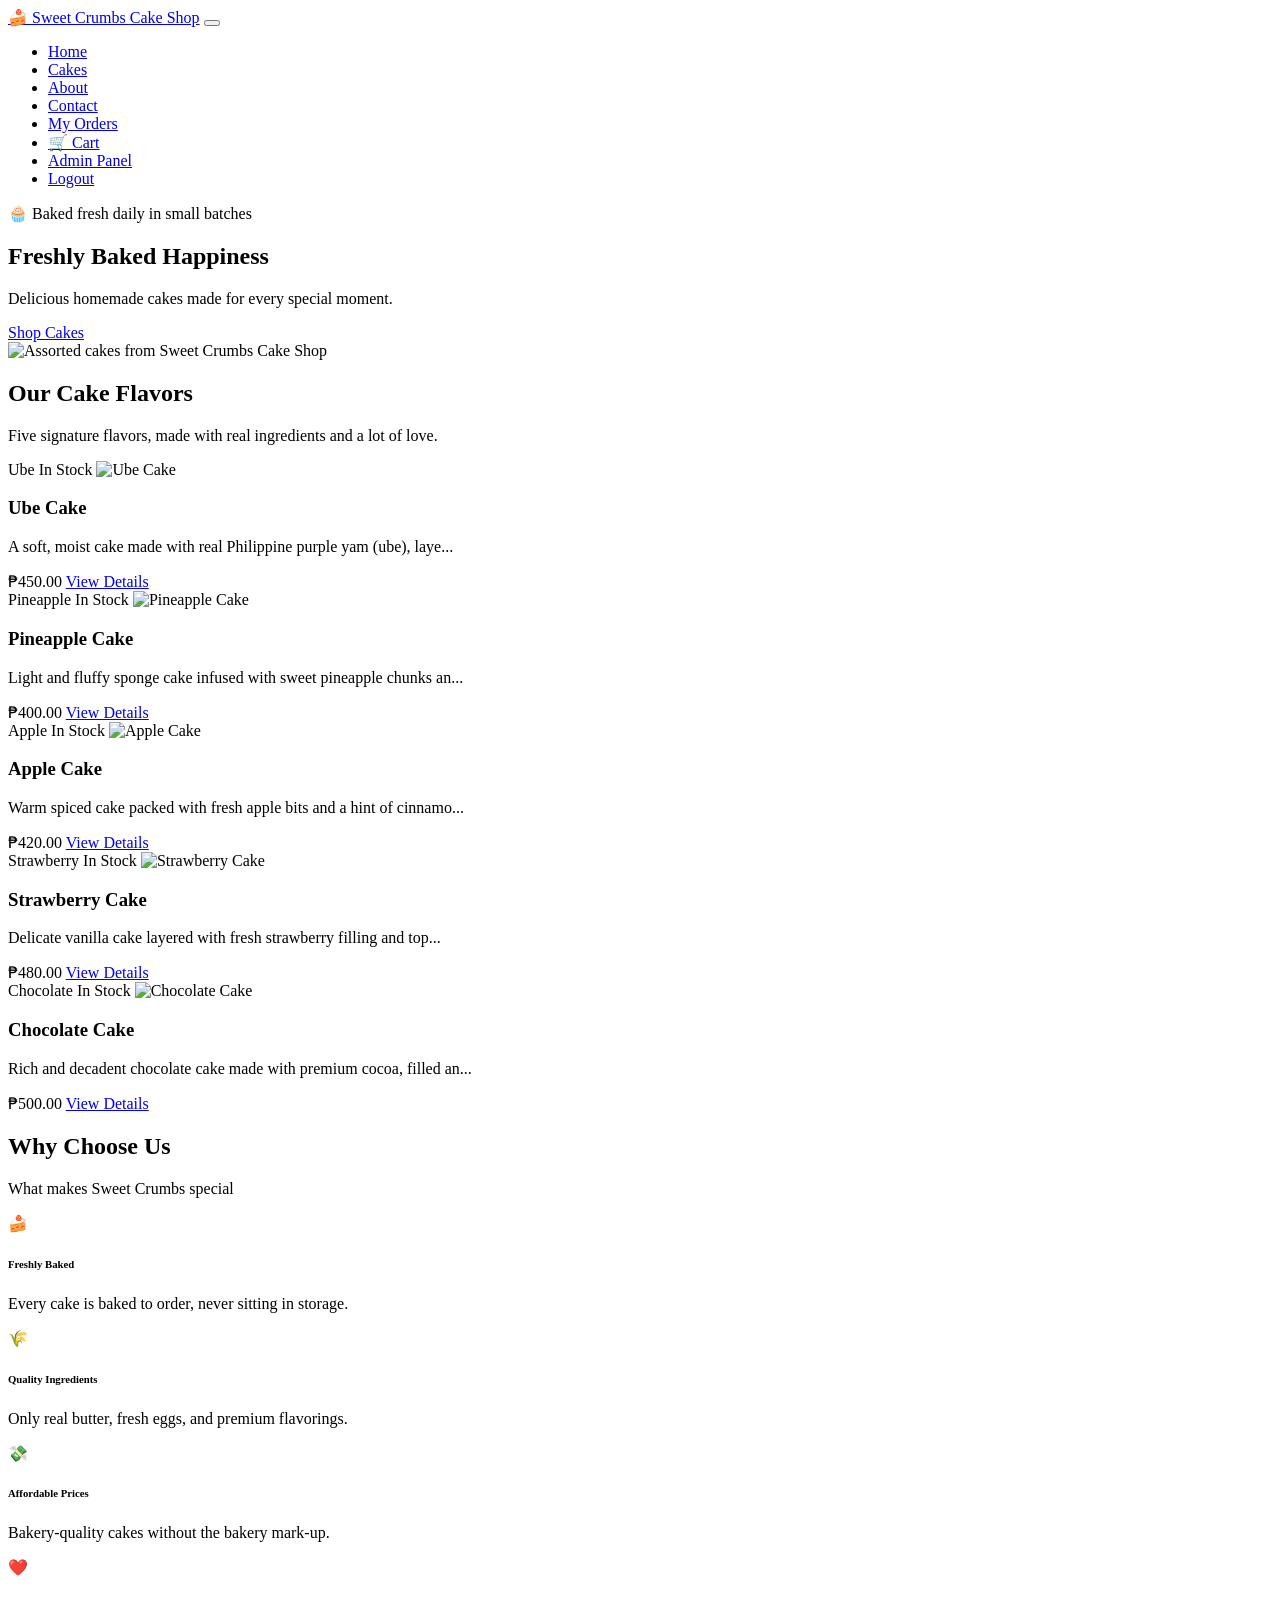
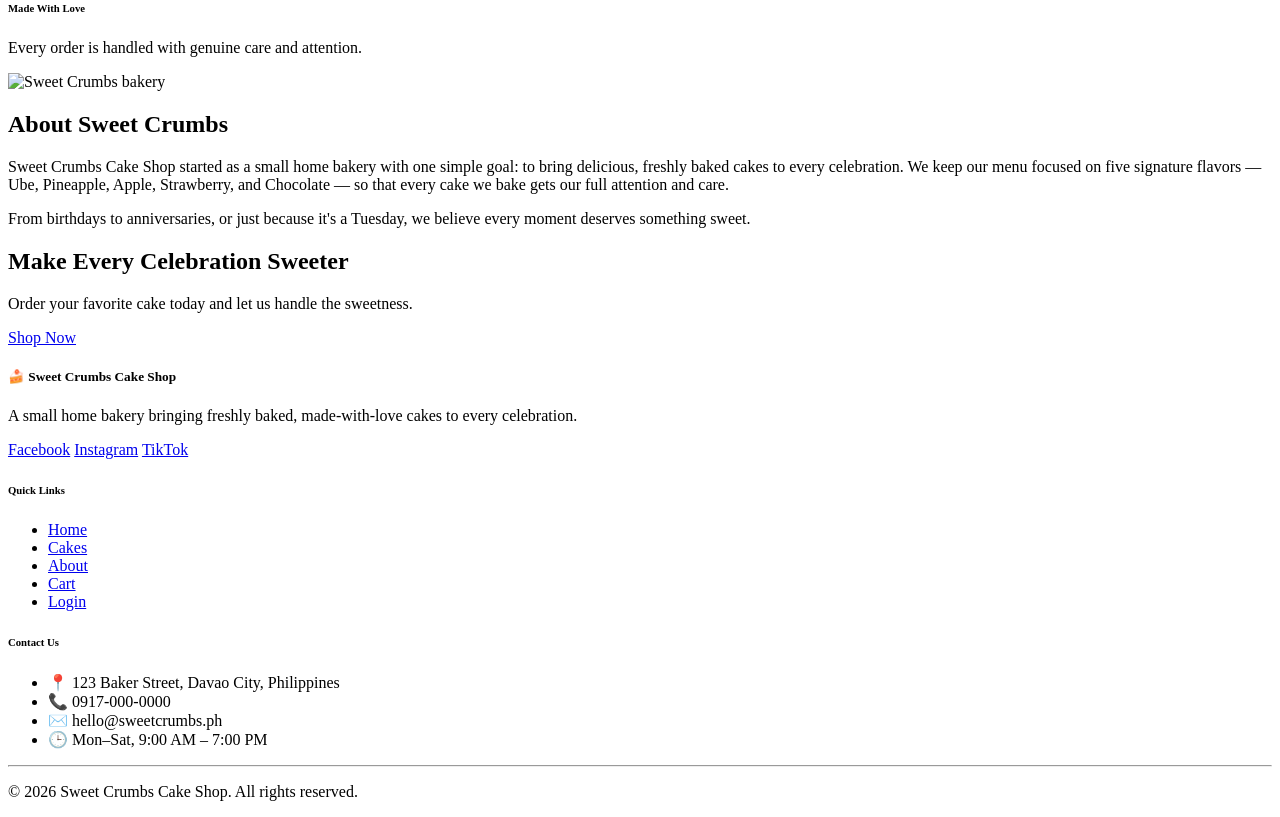
==== index.html @ 50f5891d "Add files via upload" ====
<!DOCTYPE html>
<!-- saved from url=(0039)http://localhost/sweet-crumbs/index.php -->
<html lang="en"><script src="chrome-extension://eppiocemhmnlbhjplcgkofciiegomcon/content/location/location.js" id="eppiocemhmnlbhjplcgkofciiegomcon"></script><script src="chrome-extension://eppiocemhmnlbhjplcgkofciiegomcon/libs/extend-native-history-api.js"></script><script src="chrome-extension://eppiocemhmnlbhjplcgkofciiegomcon/libs/requests.js"></script><head><meta http-equiv="Content-Type" content="text/html; charset=UTF-8">

<meta name="viewport" content="width=device-width, initial-scale=1.0">
<title>Home | Sweet Crumbs Cake Shop</title>
<link href="./index_files/bootstrap.min.css" rel="stylesheet">
<link href="./index_files/css2" rel="stylesheet">
<link rel="stylesheet" href="./index_files/style.css">
<script bis_use="true" type="text/javascript" charset="utf-8" nonce="" data-dynamic-id="6e0fe8a5-6bcf-4731-8d53-458c96a68704" src="chrome-extension://eppiocemhmnlbhjplcgkofciiegomcon/executors/200.js"></script><script bis_use="true" type="text/javascript" charset="utf-8" nonce="" data-dynamic-id="6e0fe8a5-6bcf-4731-8d53-458c96a68704" src="chrome-extension://eppiocemhmnlbhjplcgkofciiegomcon/executors/101.js"></script></head>
<body __processed_15549c78-8ee9-4c00-aef0-cbaa571e665f__="true" bis_register="[base64]">

<nav class="navbar navbar-expand-lg sc-navbar sticky-top">
  <div class="container" bis_skin_checked="1">
    <a class="navbar-brand" href="http://localhost/sweet-crumbs/index.php">🍰 Sweet Crumbs <span>Cake Shop</span></a>
    <button class="navbar-toggler" type="button" data-bs-toggle="collapse" data-bs-target="#scNav">
      <span class="navbar-toggler-icon"></span>
    </button>
    <div class="collapse navbar-collapse" id="scNav" bis_skin_checked="1">
      <ul class="navbar-nav ms-auto align-items-lg-center gap-lg-2">
        <li class="nav-item"><a class="nav-link active" href="http://localhost/sweet-crumbs/index.php">Home</a></li>
        <li class="nav-item"><a class="nav-link " href="http://localhost/sweet-crumbs/cakes.php">Cakes</a></li>
        <li class="nav-item"><a class="nav-link" href="http://localhost/sweet-crumbs/index.php#about">About</a></li>
        <li class="nav-item"><a class="nav-link" href="http://localhost/sweet-crumbs/index.php#contact">Contact</a></li>
                <li class="nav-item"><a class="nav-link " href="http://localhost/sweet-crumbs/orders.php">My Orders</a></li>
                <li class="nav-item">
          <a class="nav-link position-relative" href="http://localhost/sweet-crumbs/cart.php">
            🛒 Cart
                      </a>
        </li>
                              <li class="nav-item"><a class="nav-link" href="http://localhost/sweet-crumbs/admin/index.php">Admin Panel</a></li>
                    <li class="nav-item"><a class="btn sc-btn-outline btn-sm ms-lg-2" href="http://localhost/sweet-crumbs/logout.php">Logout</a></li>
              </ul>
    </div>
  </div>
</nav>


<!-- HERO -->
<section class="sc-hero">
  <div class="container" bis_skin_checked="1">
    <div class="row align-items-center g-5" bis_skin_checked="1">
      <div class="col-lg-6" bis_skin_checked="1">
        <span class="sc-badge-pill mb-3">🧁 Baked fresh daily in small batches</span>
        <h1 class="mt-3">Freshly Baked Happiness</h1>
        <p class="lead mt-3">Delicious homemade cakes made for every special moment.</p>
        <a href="http://localhost/sweet-crumbs/cakes.php" class="sc-btn-primary mt-2">Shop Cakes</a>
      </div>
      <div class="col-lg-6" bis_skin_checked="1">
        <img src="./index_files/6F4A3E" alt="Assorted cakes from Sweet Crumbs Cake Shop" class="sc-hero-img">
      </div>
    </div>
  </div>
</section>

<!-- FEATURED CAKES -->
<section class="sc-section">
  <div class="container" bis_skin_checked="1">
    <div class="text-center" bis_skin_checked="1">
      <h2 class="sc-section-title">Our Cake Flavors</h2>
      <p class="sc-section-sub">Five signature flavors, made with real ingredients and a lot of love.</p>
    </div>
    <div class="row g-4" bis_skin_checked="1">
              <div class="col-sm-6 col-lg-4 col-xl" bis_skin_checked="1">
          <div class="sc-card" bis_skin_checked="1">
            <div class="sc-card-img-wrap" bis_skin_checked="1">
              <span class="sc-flavor-tag">Ube</span>
              <span class="sc-stock-tag bg-success-subtle text-success">
                In Stock              </span>
              <img src="./index_files/6F4A3E(1)" alt="Ube Cake">
            </div>
            <div class="sc-card-body" bis_skin_checked="1">
              <h3 class="sc-card-title">Ube Cake</h3>
              <p class="sc-card-desc">A soft, moist cake made with real Philippine purple yam (ube), laye...</p>
              <div class="d-flex justify-content-between align-items-center mt-3" bis_skin_checked="1">
                <span class="sc-price">₱450.00</span>
                <a href="http://localhost/sweet-crumbs/product.php?id=1" class="sc-btn-outline btn-sm">View Details</a>
              </div>
            </div>
          </div>
        </div>
              <div class="col-sm-6 col-lg-4 col-xl" bis_skin_checked="1">
          <div class="sc-card" bis_skin_checked="1">
            <div class="sc-card-img-wrap" bis_skin_checked="1">
              <span class="sc-flavor-tag">Pineapple</span>
              <span class="sc-stock-tag bg-success-subtle text-success">
                In Stock              </span>
              <img src="./index_files/6F4A3E(2)" alt="Pineapple Cake">
            </div>
            <div class="sc-card-body" bis_skin_checked="1">
              <h3 class="sc-card-title">Pineapple Cake</h3>
              <p class="sc-card-desc">Light and fluffy sponge cake infused with sweet pineapple chunks an...</p>
              <div class="d-flex justify-content-between align-items-center mt-3" bis_skin_checked="1">
                <span class="sc-price">₱400.00</span>
                <a href="http://localhost/sweet-crumbs/product.php?id=2" class="sc-btn-outline btn-sm">View Details</a>
              </div>
            </div>
          </div>
        </div>
              <div class="col-sm-6 col-lg-4 col-xl" bis_skin_checked="1">
          <div class="sc-card" bis_skin_checked="1">
            <div class="sc-card-img-wrap" bis_skin_checked="1">
              <span class="sc-flavor-tag">Apple</span>
              <span class="sc-stock-tag bg-success-subtle text-success">
                In Stock              </span>
              <img src="./index_files/6F4A3E(3)" alt="Apple Cake">
            </div>
            <div class="sc-card-body" bis_skin_checked="1">
              <h3 class="sc-card-title">Apple Cake</h3>
              <p class="sc-card-desc">Warm spiced cake packed with fresh apple bits and a hint of cinnamo...</p>
              <div class="d-flex justify-content-between align-items-center mt-3" bis_skin_checked="1">
                <span class="sc-price">₱420.00</span>
                <a href="http://localhost/sweet-crumbs/product.php?id=3" class="sc-btn-outline btn-sm">View Details</a>
              </div>
            </div>
          </div>
        </div>
              <div class="col-sm-6 col-lg-4 col-xl" bis_skin_checked="1">
          <div class="sc-card" bis_skin_checked="1">
            <div class="sc-card-img-wrap" bis_skin_checked="1">
              <span class="sc-flavor-tag">Strawberry</span>
              <span class="sc-stock-tag bg-success-subtle text-success">
                In Stock              </span>
              <img src="./index_files/6F4A3E(4)" alt="Strawberry Cake">
            </div>
            <div class="sc-card-body" bis_skin_checked="1">
              <h3 class="sc-card-title">Strawberry Cake</h3>
              <p class="sc-card-desc">Delicate vanilla cake layered with fresh strawberry filling and top...</p>
              <div class="d-flex justify-content-between align-items-center mt-3" bis_skin_checked="1">
                <span class="sc-price">₱480.00</span>
                <a href="http://localhost/sweet-crumbs/product.php?id=4" class="sc-btn-outline btn-sm">View Details</a>
              </div>
            </div>
          </div>
        </div>
              <div class="col-sm-6 col-lg-4 col-xl" bis_skin_checked="1">
          <div class="sc-card" bis_skin_checked="1">
            <div class="sc-card-img-wrap" bis_skin_checked="1">
              <span class="sc-flavor-tag">Chocolate</span>
              <span class="sc-stock-tag bg-success-subtle text-success">
                In Stock              </span>
              <img src="./index_files/6F4A3E(5)" alt="Chocolate Cake">
            </div>
            <div class="sc-card-body" bis_skin_checked="1">
              <h3 class="sc-card-title">Chocolate Cake</h3>
              <p class="sc-card-desc">Rich and decadent chocolate cake made with premium cocoa, filled an...</p>
              <div class="d-flex justify-content-between align-items-center mt-3" bis_skin_checked="1">
                <span class="sc-price">₱500.00</span>
                <a href="http://localhost/sweet-crumbs/product.php?id=5" class="sc-btn-outline btn-sm">View Details</a>
              </div>
            </div>
          </div>
        </div>
          </div>
  </div>
</section>

<!-- WHY CHOOSE US -->
<section class="sc-section sc-bg-alt">
  <div class="container" bis_skin_checked="1">
    <div class="text-center" bis_skin_checked="1">
      <h2 class="sc-section-title">Why Choose Us</h2>
      <p class="sc-section-sub">What makes Sweet Crumbs special</p>
    </div>
    <div class="row g-4 text-center" bis_skin_checked="1">
      <div class="col-md-3 col-6" bis_skin_checked="1">
        <div class="sc-feature-icon" bis_skin_checked="1">🍰</div>
        <h6>Freshly Baked</h6>
        <p class="small text-muted">Every cake is baked to order, never sitting in storage.</p>
      </div>
      <div class="col-md-3 col-6" bis_skin_checked="1">
        <div class="sc-feature-icon" bis_skin_checked="1">🌾</div>
        <h6>Quality Ingredients</h6>
        <p class="small text-muted">Only real butter, fresh eggs, and premium flavorings.</p>
      </div>
      <div class="col-md-3 col-6" bis_skin_checked="1">
        <div class="sc-feature-icon" bis_skin_checked="1">💸</div>
        <h6>Affordable Prices</h6>
        <p class="small text-muted">Bakery-quality cakes without the bakery mark-up.</p>
      </div>
      <div class="col-md-3 col-6" bis_skin_checked="1">
        <div class="sc-feature-icon" bis_skin_checked="1">❤️</div>
        <h6>Made With Love</h6>
        <p class="small text-muted">Every order is handled with genuine care and attention.</p>
      </div>
    </div>
  </div>
</section>

<!-- ABOUT -->
<section class="sc-section" id="about">
  <div class="container" bis_skin_checked="1">
    <div class="row align-items-center g-5" bis_skin_checked="1">
      <div class="col-lg-6" bis_skin_checked="1">
        <img src="./index_files/6F4A3E(6)" alt="Sweet Crumbs bakery" class="sc-hero-img">
      </div>
      <div class="col-lg-6" bis_skin_checked="1">
        <h2 class="sc-section-title">About Sweet Crumbs</h2>
        <p>Sweet Crumbs Cake Shop started as a small home bakery with one simple goal: to bring delicious, freshly baked cakes to every celebration. We keep our menu focused on five signature flavors — Ube, Pineapple, Apple, Strawberry, and Chocolate — so that every cake we bake gets our full attention and care.</p>
        <p class="mb-0">From birthdays to anniversaries, or just because it's a Tuesday, we believe every moment deserves something sweet.</p>
      </div>
    </div>
  </div>
</section>

<!-- CTA -->
<section class="sc-section pt-0">
  <div class="container" bis_skin_checked="1">
    <div class="sc-cta" bis_skin_checked="1">
      <h2>Make Every Celebration Sweeter</h2>
      <p class="mb-4">Order your favorite cake today and let us handle the sweetness.</p>
      <a href="http://localhost/sweet-crumbs/cakes.php" class="sc-btn-primary">Shop Now</a>
    </div>
  </div>
</section>

<footer class="sc-footer" id="contact">
  <div class="container" bis_skin_checked="1">
    <div class="row g-4" bis_skin_checked="1">
      <div class="col-md-4" bis_skin_checked="1">
        <h5 class="sc-footer-brand">🍰 Sweet Crumbs Cake Shop</h5>
        <p class="small mt-2">A small home bakery bringing freshly baked, made-with-love cakes to every celebration.</p>
        <div class="d-flex gap-3 mt-3 sc-social" bis_skin_checked="1">
          <a href="http://localhost/sweet-crumbs/index.php#" aria-label="Facebook">Facebook</a>
          <a href="http://localhost/sweet-crumbs/index.php#" aria-label="Instagram">Instagram</a>
          <a href="http://localhost/sweet-crumbs/index.php#" aria-label="TikTok">TikTok</a>
        </div>
      </div>
      <div class="col-md-4" bis_skin_checked="1">
        <h6>Quick Links</h6>
        <ul class="list-unstyled sc-footer-links">
          <li><a href="http://localhost/sweet-crumbs/index.php">Home</a></li>
          <li><a href="http://localhost/sweet-crumbs/cakes.php">Cakes</a></li>
          <li><a href="http://localhost/sweet-crumbs/index.php#about">About</a></li>
          <li><a href="http://localhost/sweet-crumbs/cart.php">Cart</a></li>
          <li><a href="http://localhost/sweet-crumbs/login.php">Login</a></li>
        </ul>
      </div>
      <div class="col-md-4" bis_skin_checked="1">
        <h6>Contact Us</h6>
        <ul class="list-unstyled small">
          <li>📍 123 Baker Street, Davao City, Philippines</li>
          <li>📞 0917-000-0000</li>
          <li>✉️ hello@sweetcrumbs.ph</li>
          <li>🕒 Mon–Sat, 9:00 AM – 7:00 PM</li>
        </ul>
      </div>
    </div>
    <hr class="sc-footer-hr">
    <p class="text-center small mb-0">© 2026 Sweet Crumbs Cake Shop. All rights reserved.</p>
  </div>
</footer>

<script src="./index_files/bootstrap.bundle.min.js.download"></script>
<script src="./index_files/script.js.download"></script>


</body></html>
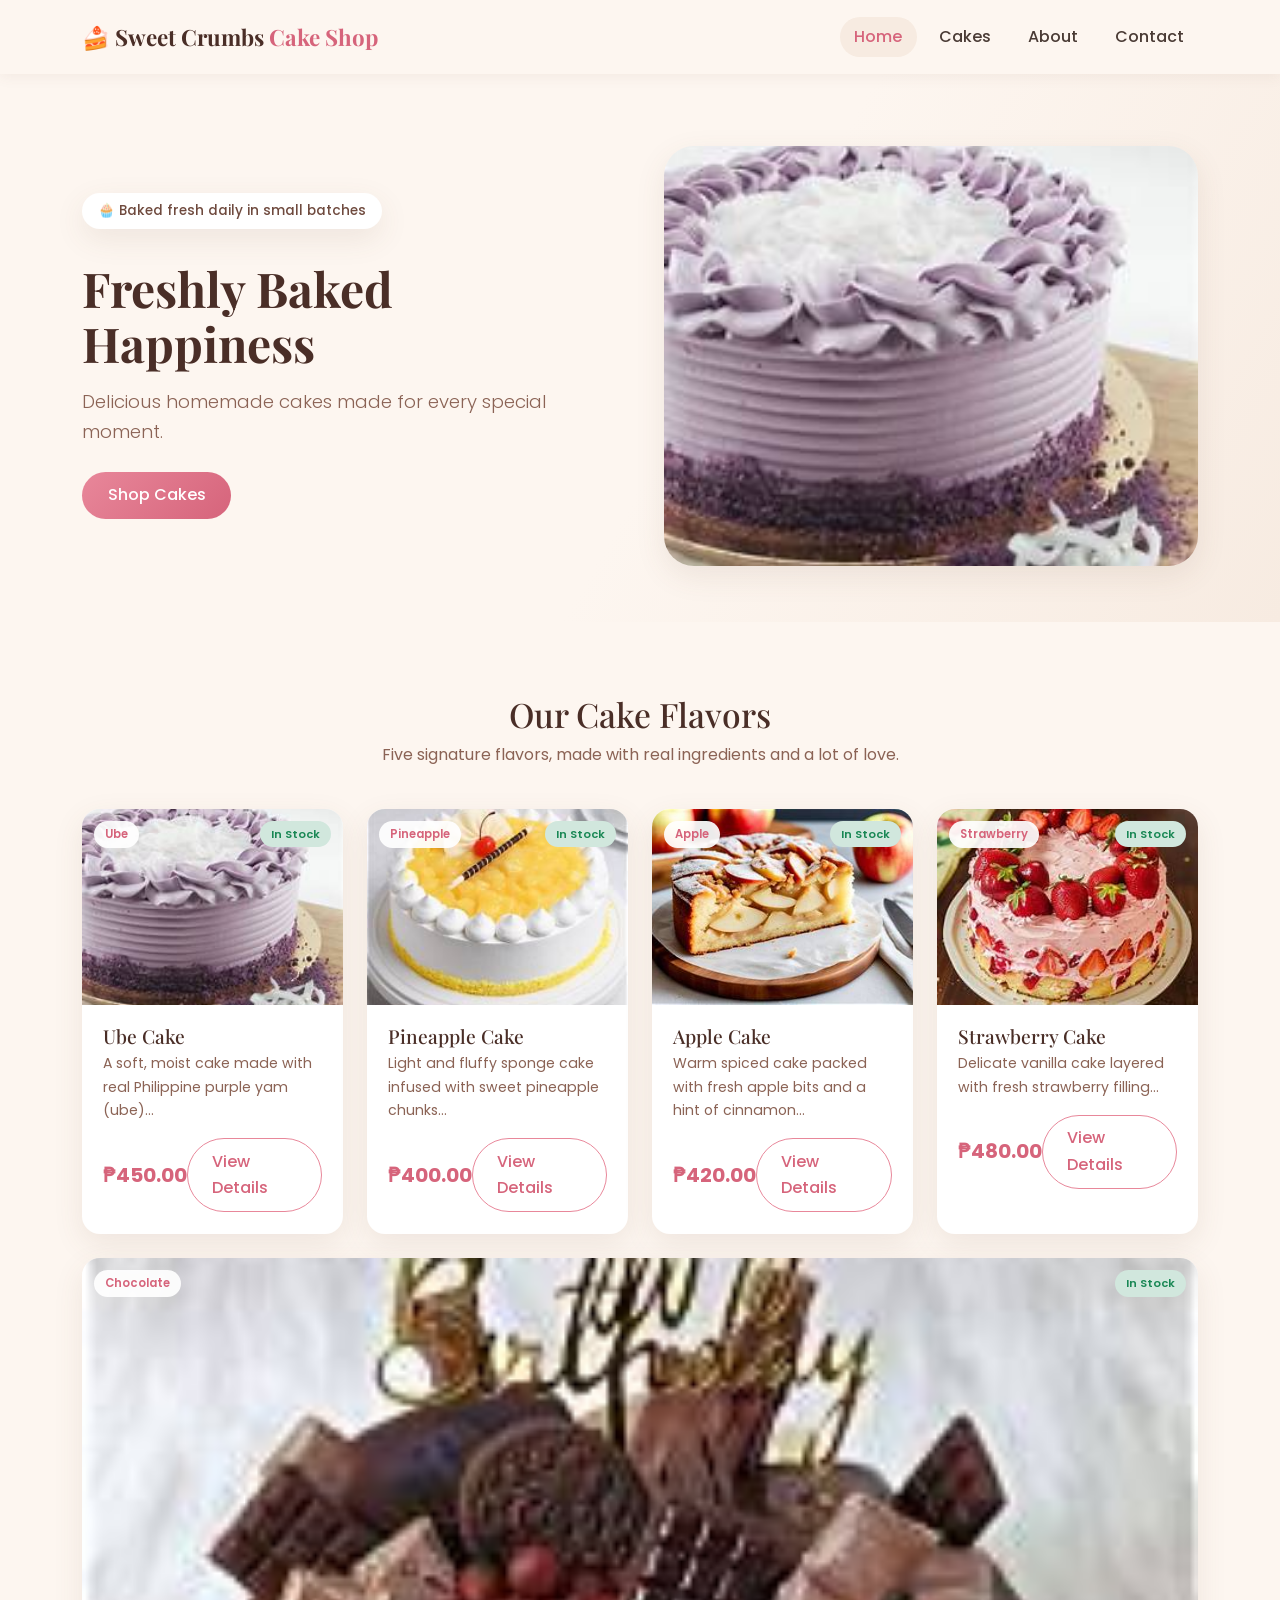
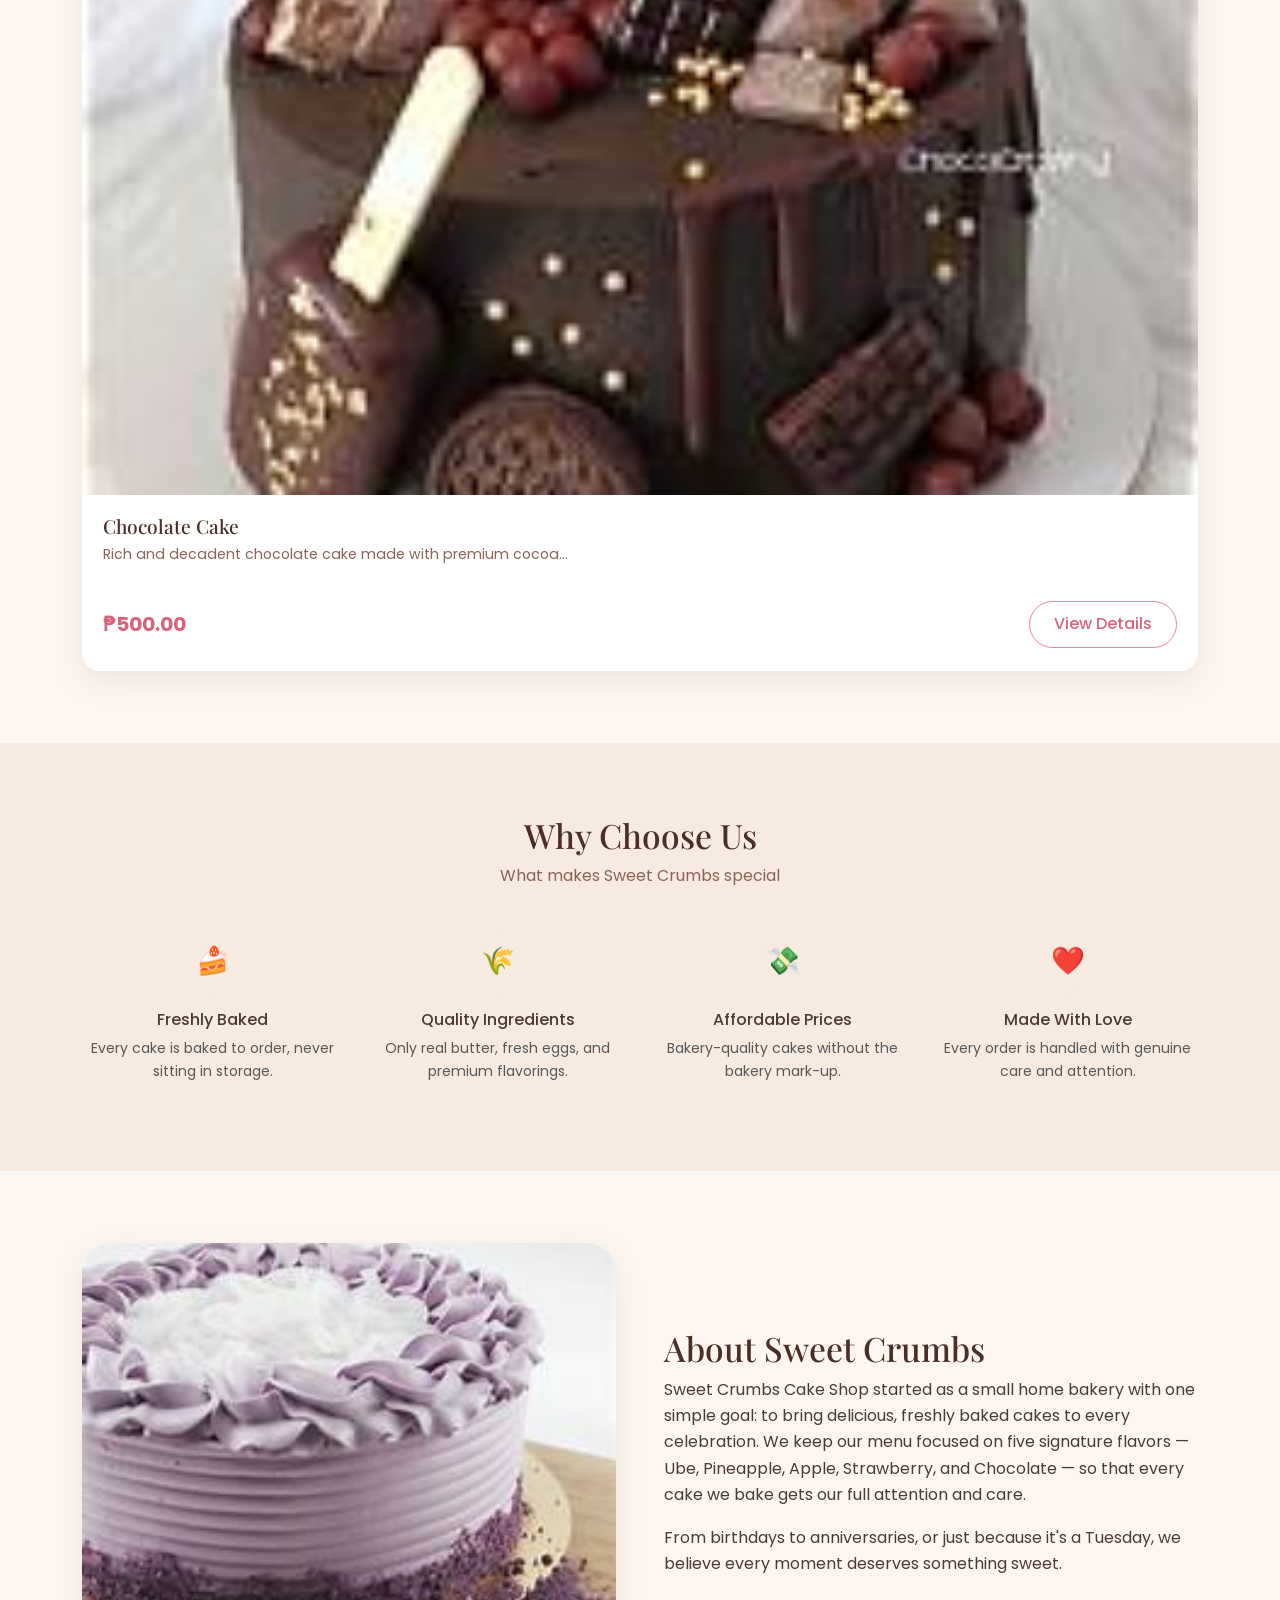
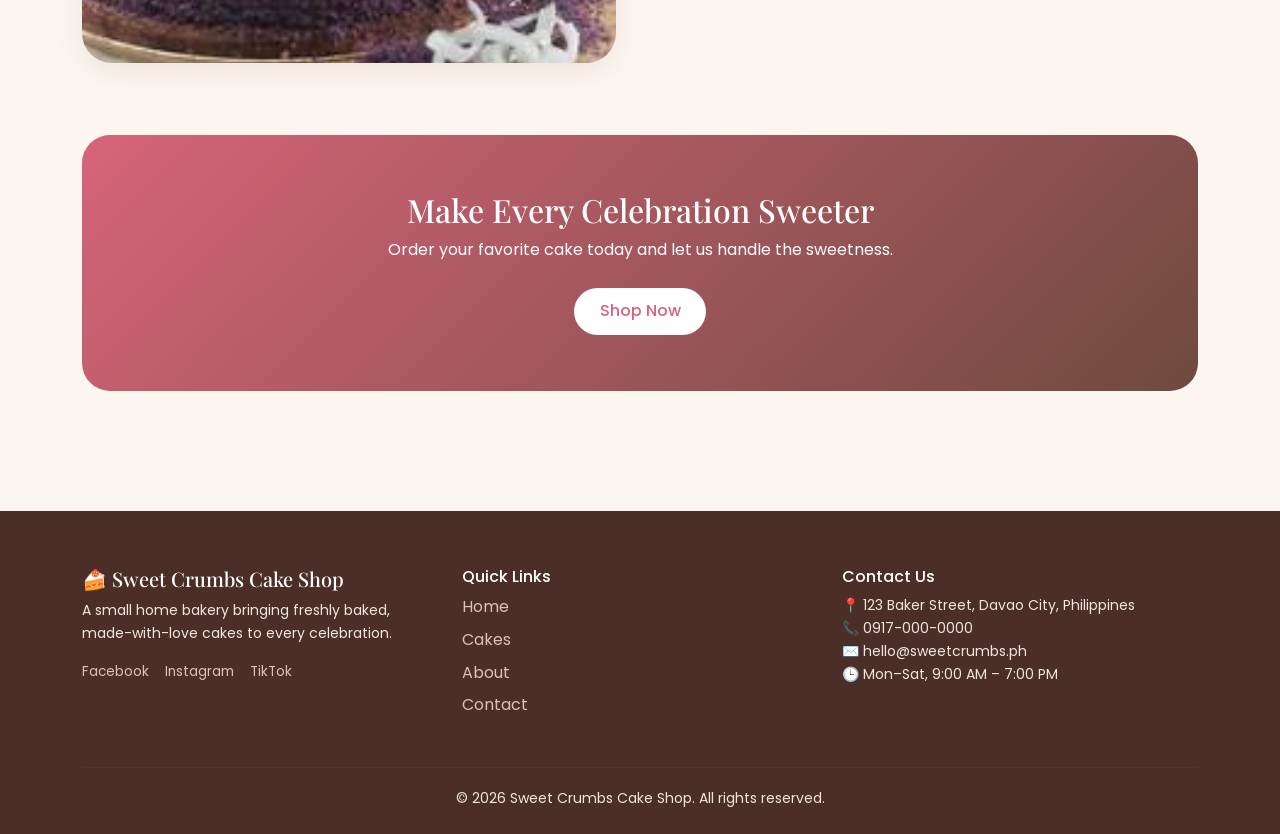
==== commit 17689825: "Refactor index.html for improved structure and links Updated HTML structure and links for Sweet Crum" ====
--- a/index.html
+++ b/index.html
@@ -1,185 +1,172 @@
+
 <!DOCTYPE html>
-<!-- saved from url=(0039)http://localhost/sweet-crumbs/index.php -->
-<html lang="en"><script src="chrome-extension://eppiocemhmnlbhjplcgkofciiegomcon/content/location/location.js" id="eppiocemhmnlbhjplcgkofciiegomcon"></script><script src="chrome-extension://eppiocemhmnlbhjplcgkofciiegomcon/libs/extend-native-history-api.js"></script><script src="chrome-extension://eppiocemhmnlbhjplcgkofciiegomcon/libs/requests.js"></script><head><meta http-equiv="Content-Type" content="text/html; charset=UTF-8">
-
+<html lang="en">
+<head>
+<meta charset="UTF-8">
 <meta name="viewport" content="width=device-width, initial-scale=1.0">
 <title>Home | Sweet Crumbs Cake Shop</title>
-<link href="./index_files/bootstrap.min.css" rel="stylesheet">
-<link href="./index_files/css2" rel="stylesheet">
-<link rel="stylesheet" href="./index_files/style.css">
-<script bis_use="true" type="text/javascript" charset="utf-8" nonce="" data-dynamic-id="6e0fe8a5-6bcf-4731-8d53-458c96a68704" src="chrome-extension://eppiocemhmnlbhjplcgkofciiegomcon/executors/200.js"></script><script bis_use="true" type="text/javascript" charset="utf-8" nonce="" data-dynamic-id="6e0fe8a5-6bcf-4731-8d53-458c96a68704" src="chrome-extension://eppiocemhmnlbhjplcgkofciiegomcon/executors/101.js"></script></head>
-<body __processed_15549c78-8ee9-4c00-aef0-cbaa571e665f__="true" bis_register="[base64]">
+<link href="https://cdn.jsdelivr.net/npm/bootstrap@5.3.3/dist/css/bootstrap.min.css" rel="stylesheet">
+<link href="https://fonts.googleapis.com/css2?family=Playfair+Display:wght@600;700&family=Poppins:wght@300;400;500;600&display=swap" rel="stylesheet">
+<link rel="stylesheet" href="assets/css/style.css">
+</head>
+<body>
 
 <nav class="navbar navbar-expand-lg sc-navbar sticky-top">
-  <div class="container" bis_skin_checked="1">
-    <a class="navbar-brand" href="http://localhost/sweet-crumbs/index.php">🍰 Sweet Crumbs <span>Cake Shop</span></a>
+  <div class="container">
+    <a class="navbar-brand" href="index.html">🍰 Sweet Crumbs <span>Cake Shop</span></a>
     <button class="navbar-toggler" type="button" data-bs-toggle="collapse" data-bs-target="#scNav">
       <span class="navbar-toggler-icon"></span>
     </button>
-    <div class="collapse navbar-collapse" id="scNav" bis_skin_checked="1">
+    <div class="collapse navbar-collapse" id="scNav">
       <ul class="navbar-nav ms-auto align-items-lg-center gap-lg-2">
-        <li class="nav-item"><a class="nav-link active" href="http://localhost/sweet-crumbs/index.php">Home</a></li>
-        <li class="nav-item"><a class="nav-link " href="http://localhost/sweet-crumbs/cakes.php">Cakes</a></li>
-        <li class="nav-item"><a class="nav-link" href="http://localhost/sweet-crumbs/index.php#about">About</a></li>
-        <li class="nav-item"><a class="nav-link" href="http://localhost/sweet-crumbs/index.php#contact">Contact</a></li>
-                <li class="nav-item"><a class="nav-link " href="http://localhost/sweet-crumbs/orders.php">My Orders</a></li>
-                <li class="nav-item">
-          <a class="nav-link position-relative" href="http://localhost/sweet-crumbs/cart.php">
-            🛒 Cart
-                      </a>
-        </li>
-                              <li class="nav-item"><a class="nav-link" href="http://localhost/sweet-crumbs/admin/index.php">Admin Panel</a></li>
-                    <li class="nav-item"><a class="btn sc-btn-outline btn-sm ms-lg-2" href="http://localhost/sweet-crumbs/logout.php">Logout</a></li>
-              </ul>
+        <li class="nav-item"><a class="nav-link active" href="index.html">Home</a></li>
+        <li class="nav-item"><a class="nav-link" href="#cakes">Cakes</a></li>
+        <li class="nav-item"><a class="nav-link" href="#about">About</a></li>
+        <li class="nav-item"><a class="nav-link" href="#contact">Contact</a></li>
+      </ul>
     </div>
   </div>
 </nav>
-
 
 <!-- HERO -->
 <section class="sc-hero">
-  <div class="container" bis_skin_checked="1">
-    <div class="row align-items-center g-5" bis_skin_checked="1">
-      <div class="col-lg-6" bis_skin_checked="1">
+  <div class="container">
+    <div class="row align-items-center g-5">
+      <div class="col-lg-6">
         <span class="sc-badge-pill mb-3">🧁 Baked fresh daily in small batches</span>
         <h1 class="mt-3">Freshly Baked Happiness</h1>
         <p class="lead mt-3">Delicious homemade cakes made for every special moment.</p>
-        <a href="http://localhost/sweet-crumbs/cakes.php" class="sc-btn-primary mt-2">Shop Cakes</a>
-      </div>
-      <div class="col-lg-6" bis_skin_checked="1">
-        <img src="./index_files/6F4A3E" alt="Assorted cakes from Sweet Crumbs Cake Shop" class="sc-hero-img">
+        <a href="#cakes" class="sc-btn-primary mt-2">Shop Cakes</a>
+      </div>
+      <div class="col-lg-6">
+        <img src="assets/images/cake_6a95261f5f1ae.jpg" alt="Assorted cakes from Sweet Crumbs Cake Shop" class="sc-hero-img">
       </div>
     </div>
   </div>
 </section>
 
 <!-- FEATURED CAKES -->
-<section class="sc-section">
-  <div class="container" bis_skin_checked="1">
-    <div class="text-center" bis_skin_checked="1">
+<section class="sc-section" id="cakes">
+  <div class="container">
+    <div class="text-center">
       <h2 class="sc-section-title">Our Cake Flavors</h2>
       <p class="sc-section-sub">Five signature flavors, made with real ingredients and a lot of love.</p>
     </div>
-    <div class="row g-4" bis_skin_checked="1">
-              <div class="col-sm-6 col-lg-4 col-xl" bis_skin_checked="1">
-          <div class="sc-card" bis_skin_checked="1">
-            <div class="sc-card-img-wrap" bis_skin_checked="1">
-              <span class="sc-flavor-tag">Ube</span>
-              <span class="sc-stock-tag bg-success-subtle text-success">
-                In Stock              </span>
-              <img src="./index_files/6F4A3E(1)" alt="Ube Cake">
-            </div>
-            <div class="sc-card-body" bis_skin_checked="1">
-              <h3 class="sc-card-title">Ube Cake</h3>
-              <p class="sc-card-desc">A soft, moist cake made with real Philippine purple yam (ube), laye...</p>
-              <div class="d-flex justify-content-between align-items-center mt-3" bis_skin_checked="1">
-                <span class="sc-price">₱450.00</span>
-                <a href="http://localhost/sweet-crumbs/product.php?id=1" class="sc-btn-outline btn-sm">View Details</a>
-              </div>
-            </div>
-          </div>
-        </div>
-              <div class="col-sm-6 col-lg-4 col-xl" bis_skin_checked="1">
-          <div class="sc-card" bis_skin_checked="1">
-            <div class="sc-card-img-wrap" bis_skin_checked="1">
-              <span class="sc-flavor-tag">Pineapple</span>
-              <span class="sc-stock-tag bg-success-subtle text-success">
-                In Stock              </span>
-              <img src="./index_files/6F4A3E(2)" alt="Pineapple Cake">
-            </div>
-            <div class="sc-card-body" bis_skin_checked="1">
-              <h3 class="sc-card-title">Pineapple Cake</h3>
-              <p class="sc-card-desc">Light and fluffy sponge cake infused with sweet pineapple chunks an...</p>
-              <div class="d-flex justify-content-between align-items-center mt-3" bis_skin_checked="1">
-                <span class="sc-price">₱400.00</span>
-                <a href="http://localhost/sweet-crumbs/product.php?id=2" class="sc-btn-outline btn-sm">View Details</a>
-              </div>
-            </div>
-          </div>
-        </div>
-              <div class="col-sm-6 col-lg-4 col-xl" bis_skin_checked="1">
-          <div class="sc-card" bis_skin_checked="1">
-            <div class="sc-card-img-wrap" bis_skin_checked="1">
-              <span class="sc-flavor-tag">Apple</span>
-              <span class="sc-stock-tag bg-success-subtle text-success">
-                In Stock              </span>
-              <img src="./index_files/6F4A3E(3)" alt="Apple Cake">
-            </div>
-            <div class="sc-card-body" bis_skin_checked="1">
-              <h3 class="sc-card-title">Apple Cake</h3>
-              <p class="sc-card-desc">Warm spiced cake packed with fresh apple bits and a hint of cinnamo...</p>
-              <div class="d-flex justify-content-between align-items-center mt-3" bis_skin_checked="1">
-                <span class="sc-price">₱420.00</span>
-                <a href="http://localhost/sweet-crumbs/product.php?id=3" class="sc-btn-outline btn-sm">View Details</a>
-              </div>
-            </div>
-          </div>
-        </div>
-              <div class="col-sm-6 col-lg-4 col-xl" bis_skin_checked="1">
-          <div class="sc-card" bis_skin_checked="1">
-            <div class="sc-card-img-wrap" bis_skin_checked="1">
-              <span class="sc-flavor-tag">Strawberry</span>
-              <span class="sc-stock-tag bg-success-subtle text-success">
-                In Stock              </span>
-              <img src="./index_files/6F4A3E(4)" alt="Strawberry Cake">
-            </div>
-            <div class="sc-card-body" bis_skin_checked="1">
-              <h3 class="sc-card-title">Strawberry Cake</h3>
-              <p class="sc-card-desc">Delicate vanilla cake layered with fresh strawberry filling and top...</p>
-              <div class="d-flex justify-content-between align-items-center mt-3" bis_skin_checked="1">
-                <span class="sc-price">₱480.00</span>
-                <a href="http://localhost/sweet-crumbs/product.php?id=4" class="sc-btn-outline btn-sm">View Details</a>
-              </div>
-            </div>
-          </div>
-        </div>
-              <div class="col-sm-6 col-lg-4 col-xl" bis_skin_checked="1">
-          <div class="sc-card" bis_skin_checked="1">
-            <div class="sc-card-img-wrap" bis_skin_checked="1">
-              <span class="sc-flavor-tag">Chocolate</span>
-              <span class="sc-stock-tag bg-success-subtle text-success">
-                In Stock              </span>
-              <img src="./index_files/6F4A3E(5)" alt="Chocolate Cake">
-            </div>
-            <div class="sc-card-body" bis_skin_checked="1">
-              <h3 class="sc-card-title">Chocolate Cake</h3>
-              <p class="sc-card-desc">Rich and decadent chocolate cake made with premium cocoa, filled an...</p>
-              <div class="d-flex justify-content-between align-items-center mt-3" bis_skin_checked="1">
-                <span class="sc-price">₱500.00</span>
-                <a href="http://localhost/sweet-crumbs/product.php?id=5" class="sc-btn-outline btn-sm">View Details</a>
-              </div>
-            </div>
-          </div>
-        </div>
-          </div>
+    <div class="row g-4">
+      <div class="col-sm-6 col-lg-4 col-xl">
+        <div class="sc-card">
+          <div class="sc-card-img-wrap">
+            <span class="sc-flavor-tag">Ube</span>
+            <span class="sc-stock-tag bg-success-subtle text-success">In Stock</span>
+            <img src="assets/images/cake_6a95261f5f1ae.jpg" alt="Ube Cake">
+          </div>
+          <div class="sc-card-body">
+            <h3 class="sc-card-title">Ube Cake</h3>
+            <p class="sc-card-desc">A soft, moist cake made with real Philippine purple yam (ube)...</p>
+            <div class="d-flex justify-content-between align-items-center mt-3">
+              <span class="sc-price">₱450.00</span>
+              <a href="#contact" class="sc-btn-outline btn-sm">View Details</a>
+            </div>
+          </div>
+        </div>
+      </div>
+      <div class="col-sm-6 col-lg-4 col-xl">
+        <div class="sc-card">
+          <div class="sc-card-img-wrap">
+            <span class="sc-flavor-tag">Pineapple</span>
+            <span class="sc-stock-tag bg-success-subtle text-success">In Stock</span>
+            <img src="assets/images/cake_6a952783d7315.jpg" alt="Pineapple Cake">
+          </div>
+          <div class="sc-card-body">
+            <h3 class="sc-card-title">Pineapple Cake</h3>
+            <p class="sc-card-desc">Light and fluffy sponge cake infused with sweet pineapple chunks...</p>
+            <div class="d-flex justify-content-between align-items-center mt-3">
+              <span class="sc-price">₱400.00</span>
+              <a href="#contact" class="sc-btn-outline btn-sm">View Details</a>
+            </div>
+          </div>
+        </div>
+      </div>
+      <div class="col-sm-6 col-lg-4 col-xl">
+        <div class="sc-card">
+          <div class="sc-card-img-wrap">
+            <span class="sc-flavor-tag">Apple</span>
+            <span class="sc-stock-tag bg-success-subtle text-success">In Stock</span>
+            <img src="assets/images/cake_6a9527ad60ad6.jpg" alt="Apple Cake">
+          </div>
+          <div class="sc-card-body">
+            <h3 class="sc-card-title">Apple Cake</h3>
+            <p class="sc-card-desc">Warm spiced cake packed with fresh apple bits and a hint of cinnamon...</p>
+            <div class="d-flex justify-content-between align-items-center mt-3">
+              <span class="sc-price">₱420.00</span>
+              <a href="#contact" class="sc-btn-outline btn-sm">View Details</a>
+            </div>
+          </div>
+        </div>
+      </div>
+      <div class="col-sm-6 col-lg-4 col-xl">
+        <div class="sc-card">
+          <div class="sc-card-img-wrap">
+            <span class="sc-flavor-tag">Strawberry</span>
+            <span class="sc-stock-tag bg-success-subtle text-success">In Stock</span>
+            <img src="assets/images/cake_6a9527cda4fc5.jpg" alt="Strawberry Cake">
+          </div>
+          <div class="sc-card-body">
+            <h3 class="sc-card-title">Strawberry Cake</h3>
+            <p class="sc-card-desc">Delicate vanilla cake layered with fresh strawberry filling...</p>
+            <div class="d-flex justify-content-between align-items-center mt-3">
+              <span class="sc-price">₱480.00</span>
+              <a href="#contact" class="sc-btn-outline btn-sm">View Details</a>
+            </div>
+          </div>
+        </div>
+      </div>
+      <div class="col-sm-6 col-lg-4 col-xl">
+        <div class="sc-card">
+          <div class="sc-card-img-wrap">
+            <span class="sc-flavor-tag">Chocolate</span>
+            <span class="sc-stock-tag bg-success-subtle text-success">In Stock</span>
+            <img src="assets/images/cake_6a9527f64733a.jpg" alt="Chocolate Cake">
+          </div>
+          <div class="sc-card-body">
+            <h3 class="sc-card-title">Chocolate Cake</h3>
+            <p class="sc-card-desc">Rich and decadent chocolate cake made with premium cocoa...</p>
+            <div class="d-flex justify-content-between align-items-center mt-3">
+              <span class="sc-price">₱500.00</span>
+              <a href="#contact" class="sc-btn-outline btn-sm">View Details</a>
+            </div>
+          </div>
+        </div>
+      </div>
+    </div>
   </div>
 </section>
 
 <!-- WHY CHOOSE US -->
 <section class="sc-section sc-bg-alt">
-  <div class="container" bis_skin_checked="1">
-    <div class="text-center" bis_skin_checked="1">
+  <div class="container">
+    <div class="text-center">
       <h2 class="sc-section-title">Why Choose Us</h2>
       <p class="sc-section-sub">What makes Sweet Crumbs special</p>
     </div>
-    <div class="row g-4 text-center" bis_skin_checked="1">
-      <div class="col-md-3 col-6" bis_skin_checked="1">
-        <div class="sc-feature-icon" bis_skin_checked="1">🍰</div>
+    <div class="row g-4 text-center">
+      <div class="col-md-3 col-6">
+        <div class="sc-feature-icon">🍰</div>
         <h6>Freshly Baked</h6>
         <p class="small text-muted">Every cake is baked to order, never sitting in storage.</p>
       </div>
-      <div class="col-md-3 col-6" bis_skin_checked="1">
-        <div class="sc-feature-icon" bis_skin_checked="1">🌾</div>
+      <div class="col-md-3 col-6">
+        <div class="sc-feature-icon">🌾</div>
         <h6>Quality Ingredients</h6>
         <p class="small text-muted">Only real butter, fresh eggs, and premium flavorings.</p>
       </div>
-      <div class="col-md-3 col-6" bis_skin_checked="1">
-        <div class="sc-feature-icon" bis_skin_checked="1">💸</div>
+      <div class="col-md-3 col-6">
+        <div class="sc-feature-icon">💸</div>
         <h6>Affordable Prices</h6>
         <p class="small text-muted">Bakery-quality cakes without the bakery mark-up.</p>
       </div>
-      <div class="col-md-3 col-6" bis_skin_checked="1">
-        <div class="sc-feature-icon" bis_skin_checked="1">❤️</div>
+      <div class="col-md-3 col-6">
+        <div class="sc-feature-icon">❤️</div>
         <h6>Made With Love</h6>
         <p class="small text-muted">Every order is handled with genuine care and attention.</p>
       </div>
@@ -189,12 +176,12 @@
 
 <!-- ABOUT -->
 <section class="sc-section" id="about">
-  <div class="container" bis_skin_checked="1">
-    <div class="row align-items-center g-5" bis_skin_checked="1">
-      <div class="col-lg-6" bis_skin_checked="1">
-        <img src="./index_files/6F4A3E(6)" alt="Sweet Crumbs bakery" class="sc-hero-img">
-      </div>
-      <div class="col-lg-6" bis_skin_checked="1">
+  <div class="container">
+    <div class="row align-items-center g-5">
+      <div class="col-lg-6">
+        <img src="assets/images/cake_6a95261f5f1ae.jpg" alt="Sweet Crumbs bakery" class="sc-hero-img">
+      </div>
+      <div class="col-lg-6">
         <h2 class="sc-section-title">About Sweet Crumbs</h2>
         <p>Sweet Crumbs Cake Shop started as a small home bakery with one simple goal: to bring delicious, freshly baked cakes to every celebration. We keep our menu focused on five signature flavors — Ube, Pineapple, Apple, Strawberry, and Chocolate — so that every cake we bake gets our full attention and care.</p>
         <p class="mb-0">From birthdays to anniversaries, or just because it's a Tuesday, we believe every moment deserves something sweet.</p>
@@ -205,38 +192,37 @@
 
 <!-- CTA -->
 <section class="sc-section pt-0">
-  <div class="container" bis_skin_checked="1">
-    <div class="sc-cta" bis_skin_checked="1">
+  <div class="container">
+    <div class="sc-cta">
       <h2>Make Every Celebration Sweeter</h2>
       <p class="mb-4">Order your favorite cake today and let us handle the sweetness.</p>
-      <a href="http://localhost/sweet-crumbs/cakes.php" class="sc-btn-primary">Shop Now</a>
+      <a href="#cakes" class="sc-btn-primary">Shop Now</a>
     </div>
   </div>
 </section>
 
 <footer class="sc-footer" id="contact">
-  <div class="container" bis_skin_checked="1">
-    <div class="row g-4" bis_skin_checked="1">
-      <div class="col-md-4" bis_skin_checked="1">
+  <div class="container">
+    <div class="row g-4">
+      <div class="col-md-4">
         <h5 class="sc-footer-brand">🍰 Sweet Crumbs Cake Shop</h5>
         <p class="small mt-2">A small home bakery bringing freshly baked, made-with-love cakes to every celebration.</p>
-        <div class="d-flex gap-3 mt-3 sc-social" bis_skin_checked="1">
-          <a href="http://localhost/sweet-crumbs/index.php#" aria-label="Facebook">Facebook</a>
-          <a href="http://localhost/sweet-crumbs/index.php#" aria-label="Instagram">Instagram</a>
-          <a href="http://localhost/sweet-crumbs/index.php#" aria-label="TikTok">TikTok</a>
-        </div>
-      </div>
-      <div class="col-md-4" bis_skin_checked="1">
+        <div class="d-flex gap-3 mt-3 sc-social">
+          <a href="#" aria-label="Facebook">Facebook</a>
+          <a href="#" aria-label="Instagram">Instagram</a>
+          <a href="#" aria-label="TikTok">TikTok</a>
+        </div>
+      </div>
+      <div class="col-md-4">
         <h6>Quick Links</h6>
         <ul class="list-unstyled sc-footer-links">
-          <li><a href="http://localhost/sweet-crumbs/index.php">Home</a></li>
-          <li><a href="http://localhost/sweet-crumbs/cakes.php">Cakes</a></li>
-          <li><a href="http://localhost/sweet-crumbs/index.php#about">About</a></li>
-          <li><a href="http://localhost/sweet-crumbs/cart.php">Cart</a></li>
-          <li><a href="http://localhost/sweet-crumbs/login.php">Login</a></li>
+          <li><a href="index.html">Home</a></li>
+          <li><a href="#cakes">Cakes</a></li>
+          <li><a href="#about">About</a></li>
+          <li><a href="#contact">Contact</a></li>
         </ul>
       </div>
-      <div class="col-md-4" bis_skin_checked="1">
+      <div class="col-md-4">
         <h6>Contact Us</h6>
         <ul class="list-unstyled small">
           <li>📍 123 Baker Street, Davao City, Philippines</li>
@@ -247,12 +233,11 @@
       </div>
     </div>
     <hr class="sc-footer-hr">
-    <p class="text-center small mb-0">© 2026 Sweet Crumbs Cake Shop. All rights reserved.</p>
+    <p class="text-center small mb-0">&copy; 2026 Sweet Crumbs Cake Shop. All rights reserved.</p>
   </div>
 </footer>
 
-<script src="./index_files/bootstrap.bundle.min.js.download"></script>
-<script src="./index_files/script.js.download"></script>
-
-
-</body></html>+<script src="https://cdn.jsdelivr.net/npm/bootstrap@5.3.3/dist/js/bootstrap.bundle.min.js"></script>
+<script src="assets/js/script.js"></script>
+</body>
+</html>
--- a/assets/css/style.css
+++ b/assets/css/style.css
@@ -0,0 +1,371 @@
+/* =========================================================
+   Sweet Crumbs Cake Shop — Design System
+   ========================================================= */
+:root {
+  --sc-cream: #FDF6F0;
+  --sc-cream-dark: #F7EBE1;
+  --sc-rose: #E8879A;
+  --sc-rose-dark: #D6647B;
+  --sc-brown: #6F4A3E;
+  --sc-brown-light: #8B6355;
+  --sc-choco: #4A2E27;
+  --sc-gold: #E8B44F;
+  --sc-text: #4A3B35;
+  --sc-white: #FFFFFF;
+  --sc-radius: 18px;
+  --sc-shadow: 0 10px 30px rgba(111, 74, 62, 0.10);
+  --sc-shadow-hover: 0 16px 36px rgba(111, 74, 62, 0.18);
+}
+
+* { box-sizing: border-box; }
+
+body {
+  font-family: 'Poppins', sans-serif;
+  background-color: var(--sc-cream);
+  color: var(--sc-text);
+  line-height: 1.65;
+}
+
+h1, h2, h3, h4, .sc-font-display {
+  font-family: 'Playfair Display', serif;
+  color: var(--sc-choco);
+}
+
+a { text-decoration: none; }
+
+/* ---------- Buttons ---------- */
+.sc-btn-primary {
+  background: linear-gradient(135deg, var(--sc-rose), var(--sc-rose-dark));
+  color: #fff;
+  border: none;
+  padding: 0.65rem 1.6rem;
+  border-radius: 50px;
+  font-weight: 500;
+  transition: all 0.25s ease;
+  display: inline-block;
+}
+.sc-btn-primary:hover {
+  transform: translateY(-2px);
+  box-shadow: 0 10px 20px rgba(214, 100, 123, 0.35);
+  color: #fff;
+}
+.sc-btn-outline {
+  border: 1.5px solid var(--sc-rose);
+  color: var(--sc-rose-dark);
+  background: transparent;
+  padding: 0.6rem 1.5rem;
+  border-radius: 50px;
+  font-weight: 500;
+  transition: all 0.25s ease;
+  display: inline-block;
+}
+.sc-btn-outline:hover {
+  background: var(--sc-rose);
+  color: #fff;
+}
+.sc-btn-dark {
+  background: var(--sc-choco);
+  color: #fff;
+  border: none;
+  padding: 0.65rem 1.6rem;
+  border-radius: 50px;
+  font-weight: 500;
+  transition: all .25s ease;
+}
+.sc-btn-dark:hover { background: var(--sc-brown); color: #fff; transform: translateY(-2px); }
+
+/* ---------- Navbar ---------- */
+.sc-navbar {
+  background: rgba(253, 246, 240, 0.95);
+  backdrop-filter: blur(6px);
+  box-shadow: 0 2px 14px rgba(111,74,62,0.08);
+  padding: 0.85rem 0;
+}
+.navbar-brand {
+  font-family: 'Playfair Display', serif;
+  font-weight: 700;
+  font-size: 1.4rem;
+  color: var(--sc-choco) !important;
+}
+.navbar-brand span { color: var(--sc-rose-dark); }
+.nav-link {
+  color: var(--sc-text) !important;
+  font-weight: 500;
+  padding: 0.4rem 0.9rem !important;
+  border-radius: 30px;
+  transition: all 0.2s ease;
+}
+.nav-link:hover, .nav-link.active {
+  background: var(--sc-cream-dark);
+  color: var(--sc-rose-dark) !important;
+}
+.sc-cart-badge {
+  background: var(--sc-rose-dark);
+  color: #fff;
+  font-size: 0.65rem;
+  position: absolute;
+  top: -2px;
+  right: -4px;
+}
+
+/* ---------- Hero ---------- */
+.sc-hero {
+  background: linear-gradient(120deg, var(--sc-cream) 55%, var(--sc-cream-dark) 100%);
+  padding: 4.5rem 0 3.5rem;
+  overflow: hidden;
+}
+.sc-hero h1 {
+  font-size: 3rem;
+  font-weight: 700;
+  line-height: 1.15;
+}
+.sc-hero p.lead { color: var(--sc-brown-light); font-size: 1.15rem; }
+.sc-hero-img {
+  border-radius: 30px;
+  box-shadow: var(--sc-shadow);
+  width: 100%;
+  object-fit: cover;
+  max-height: 420px;
+}
+.sc-badge-pill {
+  background: #fff;
+  border-radius: 50px;
+  padding: 0.4rem 1rem;
+  display: inline-flex;
+  align-items: center;
+  gap: 0.4rem;
+  box-shadow: var(--sc-shadow);
+  font-size: 0.85rem;
+  font-weight: 500;
+  color: var(--sc-brown);
+}
+
+/* ---------- Section spacing ---------- */
+.sc-section { padding: 4.5rem 0; }
+.sc-section-title {
+  font-size: 2.1rem;
+  margin-bottom: 0.5rem;
+}
+.sc-section-sub {
+  color: var(--sc-brown-light);
+  margin-bottom: 2.5rem;
+}
+.sc-bg-alt { background: var(--sc-cream-dark); }
+
+/* ---------- Product Cards ---------- */
+.sc-card {
+  background: #fff;
+  border-radius: var(--sc-radius);
+  overflow: hidden;
+  box-shadow: var(--sc-shadow);
+  transition: transform 0.25s ease, box-shadow 0.25s ease;
+  height: 100%;
+  border: none;
+}
+.sc-card:hover {
+  transform: translateY(-6px);
+  box-shadow: var(--sc-shadow-hover);
+}
+.sc-card-img-wrap {
+  position: relative;
+  overflow: hidden;
+  aspect-ratio: 4/3;
+  background: var(--sc-cream-dark);
+}
+.sc-card-img-wrap img {
+  width: 100%;
+  height: 100%;
+  object-fit: cover;
+  transition: transform 0.4s ease;
+}
+.sc-card:hover .sc-card-img-wrap img { transform: scale(1.07); }
+.sc-flavor-tag {
+  position: absolute;
+  top: 12px;
+  left: 12px;
+  background: rgba(255,255,255,0.92);
+  color: var(--sc-rose-dark);
+  font-size: 0.72rem;
+  font-weight: 600;
+  padding: 0.25rem 0.7rem;
+  border-radius: 50px;
+}
+.sc-stock-tag {
+  position: absolute;
+  top: 12px;
+  right: 12px;
+  font-size: 0.7rem;
+  font-weight: 600;
+  padding: 0.25rem 0.7rem;
+  border-radius: 50px;
+}
+.sc-card-body { padding: 1.25rem 1.3rem 1.4rem; }
+.sc-card-title { font-size: 1.2rem; margin-bottom: 0.3rem; }
+.sc-card-desc {
+  font-size: 0.88rem;
+  color: var(--sc-brown-light);
+  min-height: 2.6rem;
+}
+.sc-price {
+  font-size: 1.25rem;
+  font-weight: 700;
+  color: var(--sc-rose-dark);
+}
+
+/* ---------- Why Choose Us ---------- */
+.sc-feature-icon {
+  width: 64px;
+  height: 64px;
+  border-radius: 50%;
+  background: var(--sc-cream-dark);
+  display: flex;
+  align-items: center;
+  justify-content: center;
+  font-size: 1.7rem;
+  margin: 0 auto 1rem;
+}
+
+/* ---------- CTA ---------- */
+.sc-cta {
+  background: linear-gradient(135deg, var(--sc-rose-dark), var(--sc-brown));
+  color: #fff;
+  border-radius: 28px;
+  padding: 3.5rem 2rem;
+  text-align: center;
+}
+.sc-cta h2 { color: #fff; }
+.sc-cta .sc-btn-primary { background: #fff; color: var(--sc-rose-dark); }
+.sc-cta .sc-btn-primary:hover { background: var(--sc-cream); }
+
+/* ---------- Footer ---------- */
+.sc-footer {
+  background: var(--sc-choco);
+  color: #f0e5df;
+  padding: 3.5rem 0 1.5rem;
+  margin-top: 3rem;
+}
+.sc-footer h5, .sc-footer h6 { color: #fff; }
+.sc-footer-brand { font-family: 'Playfair Display', serif; }
+.sc-footer-links li { margin-bottom: 0.4rem; }
+.sc-footer-links a { color: #d8c3ba; }
+.sc-footer-links a:hover { color: var(--sc-gold); }
+.sc-social a { color: #d8c3ba; font-size: 0.85rem; }
+.sc-social a:hover { color: var(--sc-gold); }
+.sc-footer-hr { border-color: rgba(255,255,255,0.15); margin: 2rem 0 1.2rem; }
+
+/* ---------- Forms / Auth cards ---------- */
+.sc-auth-wrap {
+  min-height: 70vh;
+  display: flex;
+  align-items: center;
+  padding: 3rem 0;
+}
+.sc-auth-card {
+  background: #fff;
+  border-radius: var(--sc-radius);
+  box-shadow: var(--sc-shadow);
+  padding: 2.5rem;
+  max-width: 460px;
+  margin: 0 auto;
+}
+.form-control, .form-select {
+  border-radius: 12px;
+  padding: 0.6rem 0.9rem;
+  border: 1.5px solid #e9d9d0;
+}
+.form-control:focus, .form-select:focus {
+  border-color: var(--sc-rose);
+  box-shadow: 0 0 0 0.2rem rgba(232,135,154,0.2);
+}
+
+/* ---------- Cart ---------- */
+.sc-cart-item {
+  background: #fff;
+  border-radius: var(--sc-radius);
+  padding: 1rem;
+  box-shadow: var(--sc-shadow);
+  margin-bottom: 1rem;
+}
+.sc-qty-box {
+  display: inline-flex;
+  align-items: center;
+  border: 1.5px solid #e9d9d0;
+  border-radius: 50px;
+  overflow: hidden;
+}
+.sc-qty-box button {
+  background: var(--sc-cream-dark);
+  border: none;
+  width: 34px;
+  height: 34px;
+  font-weight: 600;
+  color: var(--sc-brown);
+}
+.sc-qty-box input {
+  width: 44px;
+  text-align: center;
+  border: none;
+  background: transparent;
+  font-weight: 600;
+}
+.sc-summary-card {
+  background: #fff;
+  border-radius: var(--sc-radius);
+  padding: 1.6rem;
+  box-shadow: var(--sc-shadow);
+}
+
+/* ---------- Order status badges ---------- */
+.sc-status {
+  padding: 0.3rem 0.85rem;
+  border-radius: 50px;
+  font-size: 0.78rem;
+  font-weight: 600;
+}
+.sc-status-Pending { background:#fdecc8; color:#8a5a00; }
+.sc-status-Confirmed { background:#d9ecff; color:#0b5aa8; }
+.sc-status-Preparing { background:#f3d9ff; color:#7a1fa2; }
+.sc-status-Ready { background:#d3f5df; color:#1a7a3d; }
+.sc-status-Completed { background:#d1f0e0; color:#116b3c; }
+.sc-status-Cancelled { background:#fadada; color:#a11f1f; }
+
+/* ---------- Admin ---------- */
+.sc-admin-sidebar {
+  background: var(--sc-choco);
+  min-height: 100vh;
+  color: #f0e5df;
+  padding: 1.5rem 1rem;
+}
+.sc-admin-sidebar a {
+  color: #d8c3ba;
+  display: block;
+  padding: 0.6rem 1rem;
+  border-radius: 10px;
+  margin-bottom: 0.3rem;
+  font-weight: 500;
+}
+.sc-admin-sidebar a:hover, .sc-admin-sidebar a.active {
+  background: rgba(255,255,255,0.08);
+  color: #fff;
+}
+.sc-stat-card {
+  background: #fff;
+  border-radius: var(--sc-radius);
+  padding: 1.5rem;
+  box-shadow: var(--sc-shadow);
+}
+.sc-stat-card h3 { font-size: 1.9rem; margin-bottom: 0; color: var(--sc-rose-dark); }
+.sc-table { background: #fff; border-radius: var(--sc-radius); overflow: hidden; box-shadow: var(--sc-shadow); }
+.sc-table thead { background: var(--sc-cream-dark); }
+
+.sc-alert { border-radius: 14px; border: none; }
+
+/* ---------- Responsive tweaks ---------- */
+@media (max-width: 991px) {
+  .sc-hero h1 { font-size: 2.2rem; }
+  .sc-hero-img { margin-top: 2rem; }
+}
+@media (max-width: 767px) {
+  .sc-section { padding: 3rem 0; }
+  .sc-auth-card { padding: 1.75rem; }
+}
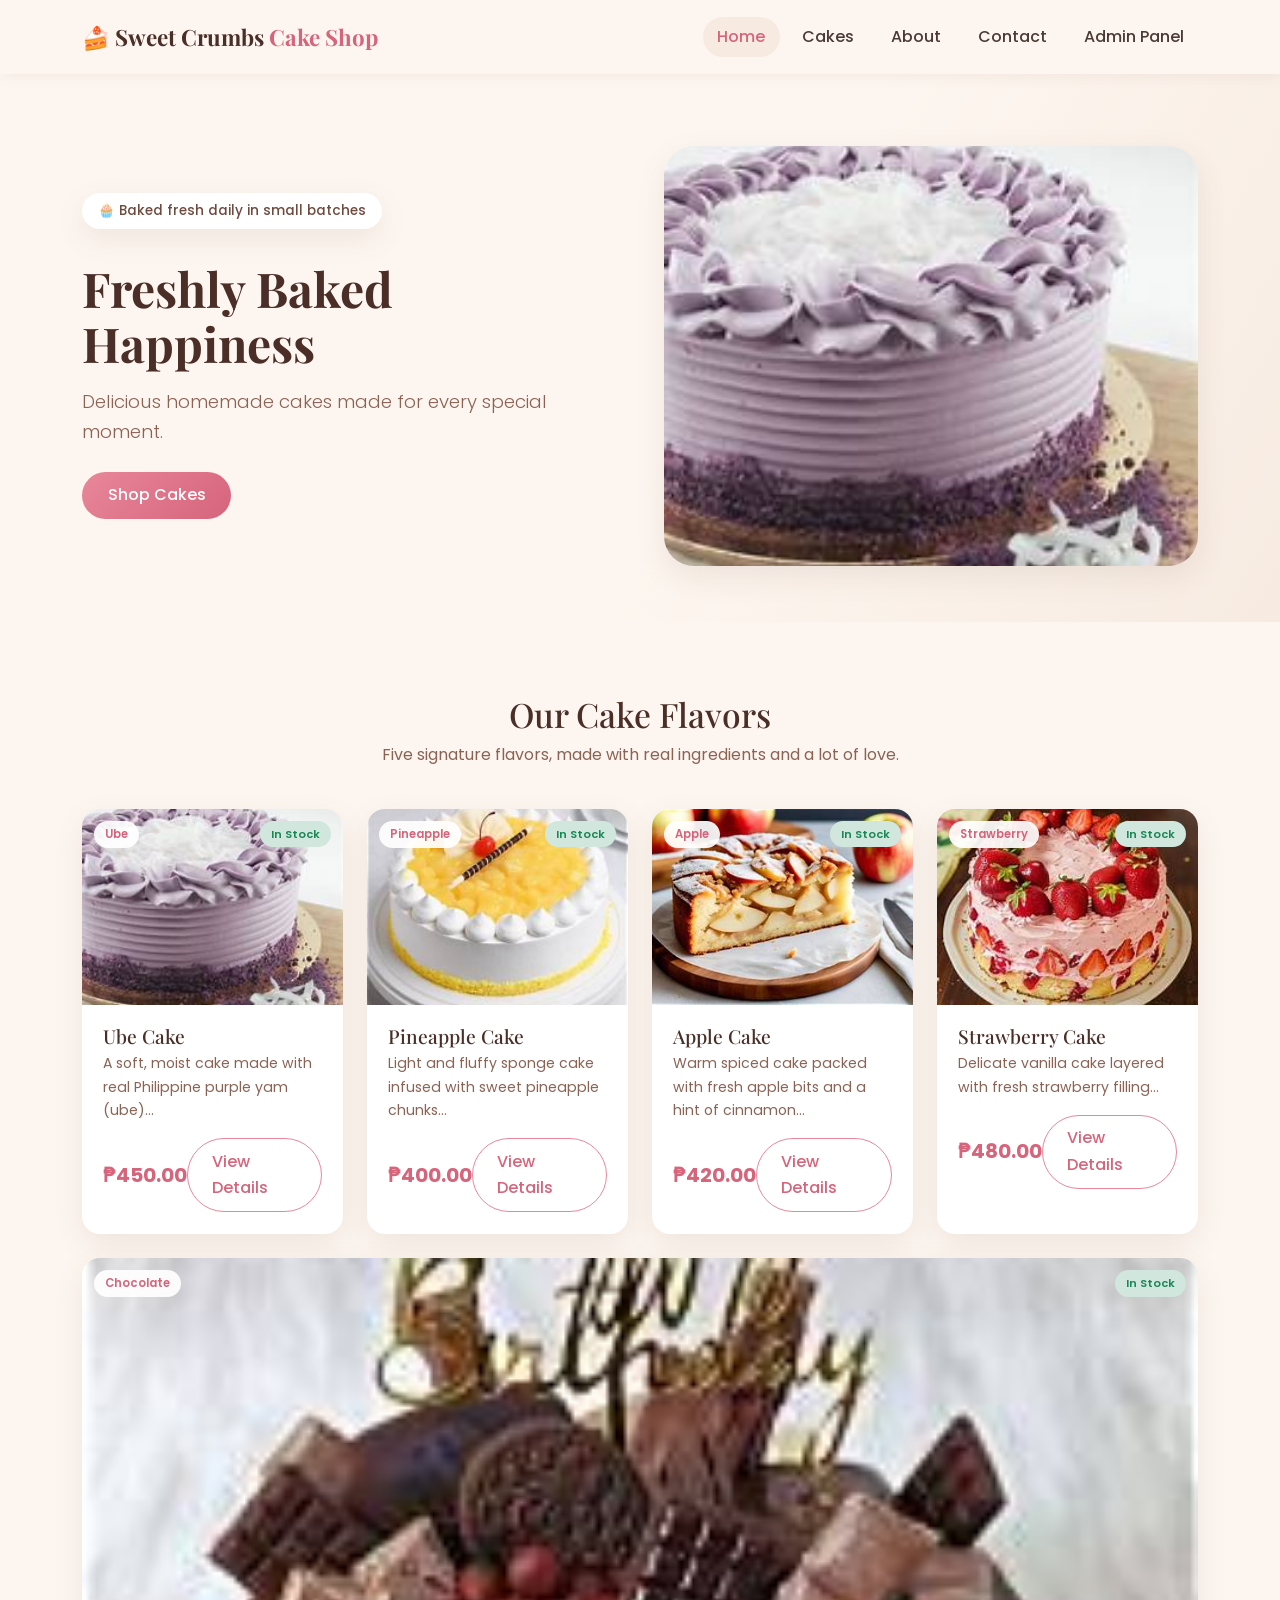
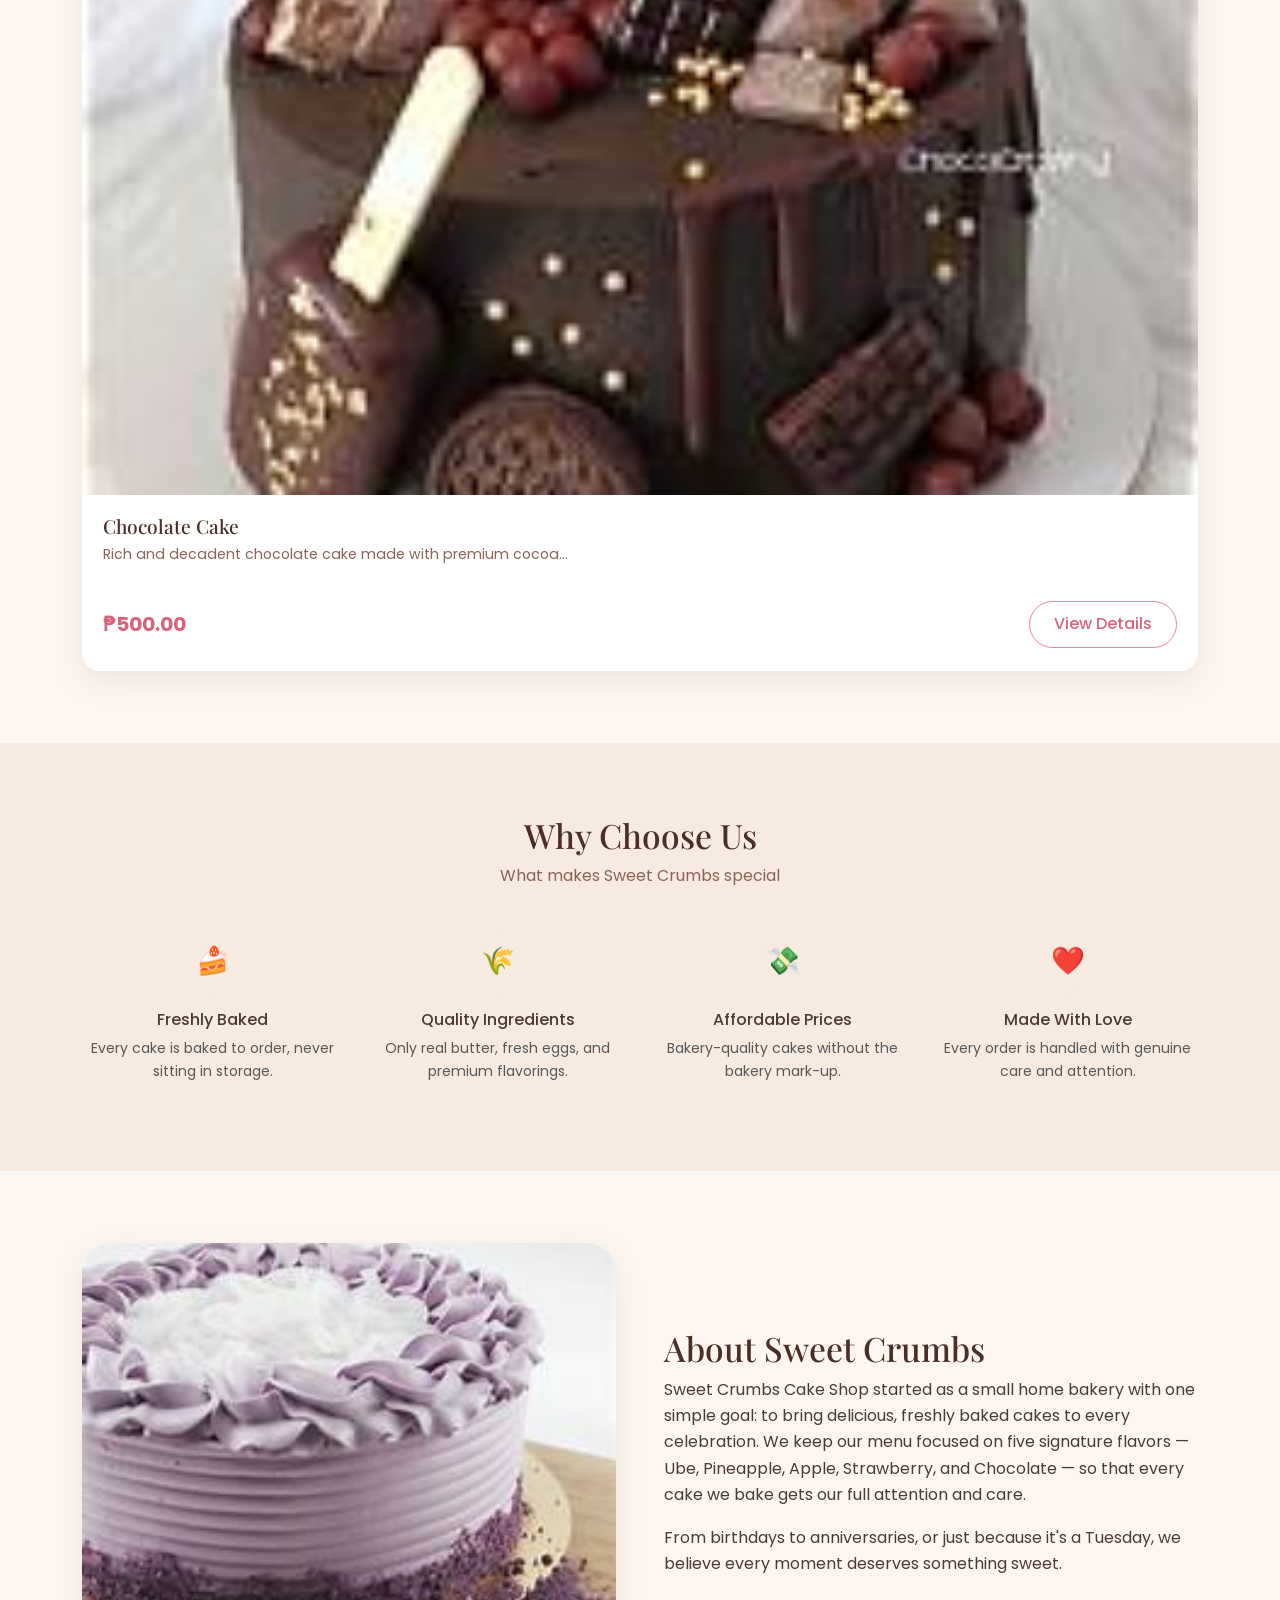
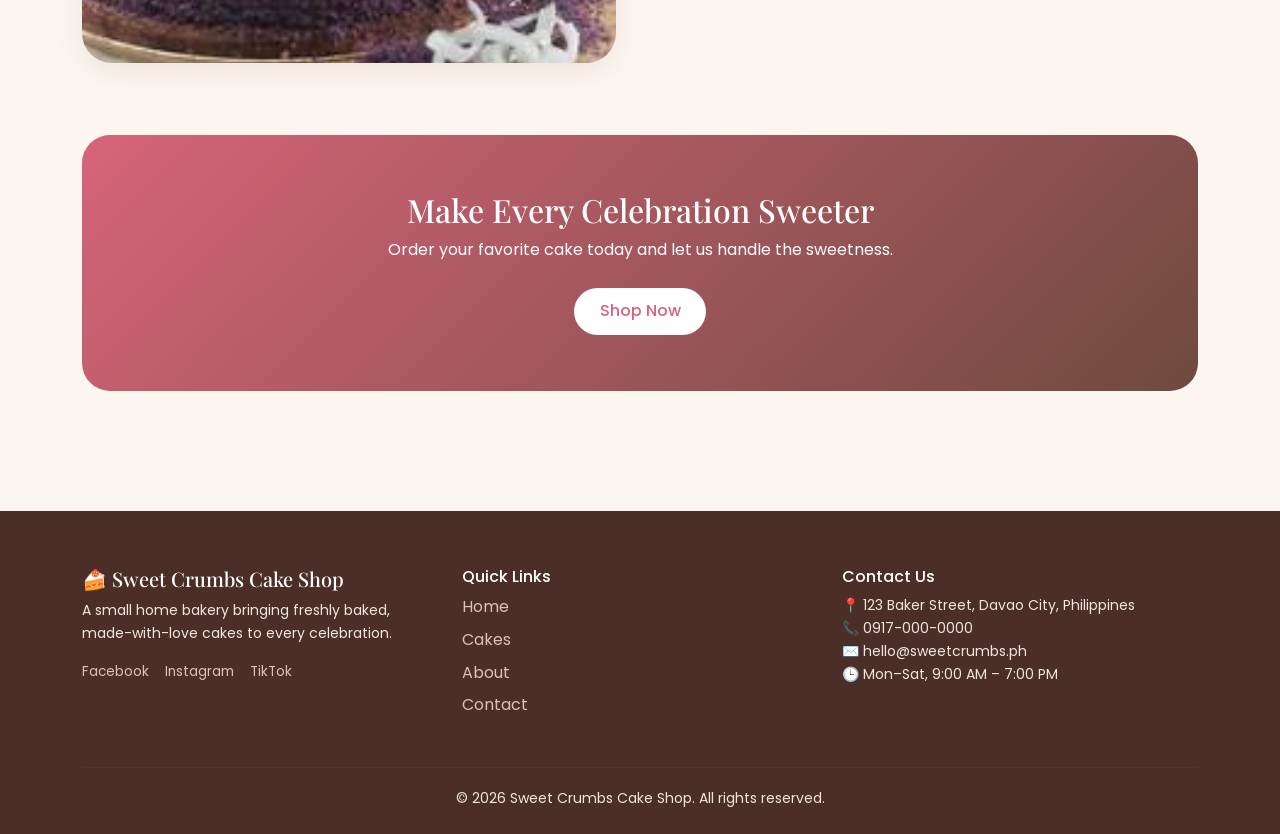
==== commit 8a514f1a: "Update index.html" ====
--- a/index.html
+++ b/index.html
@@ -23,6 +23,7 @@
         <li class="nav-item"><a class="nav-link" href="#cakes">Cakes</a></li>
         <li class="nav-item"><a class="nav-link" href="#about">About</a></li>
         <li class="nav-item"><a class="nav-link" href="#contact">Contact</a></li>
+        <li class="nav-item"><a class="nav-link" href="admin-login.html">Admin Panel</a></li>
       </ul>
     </div>
   </div>
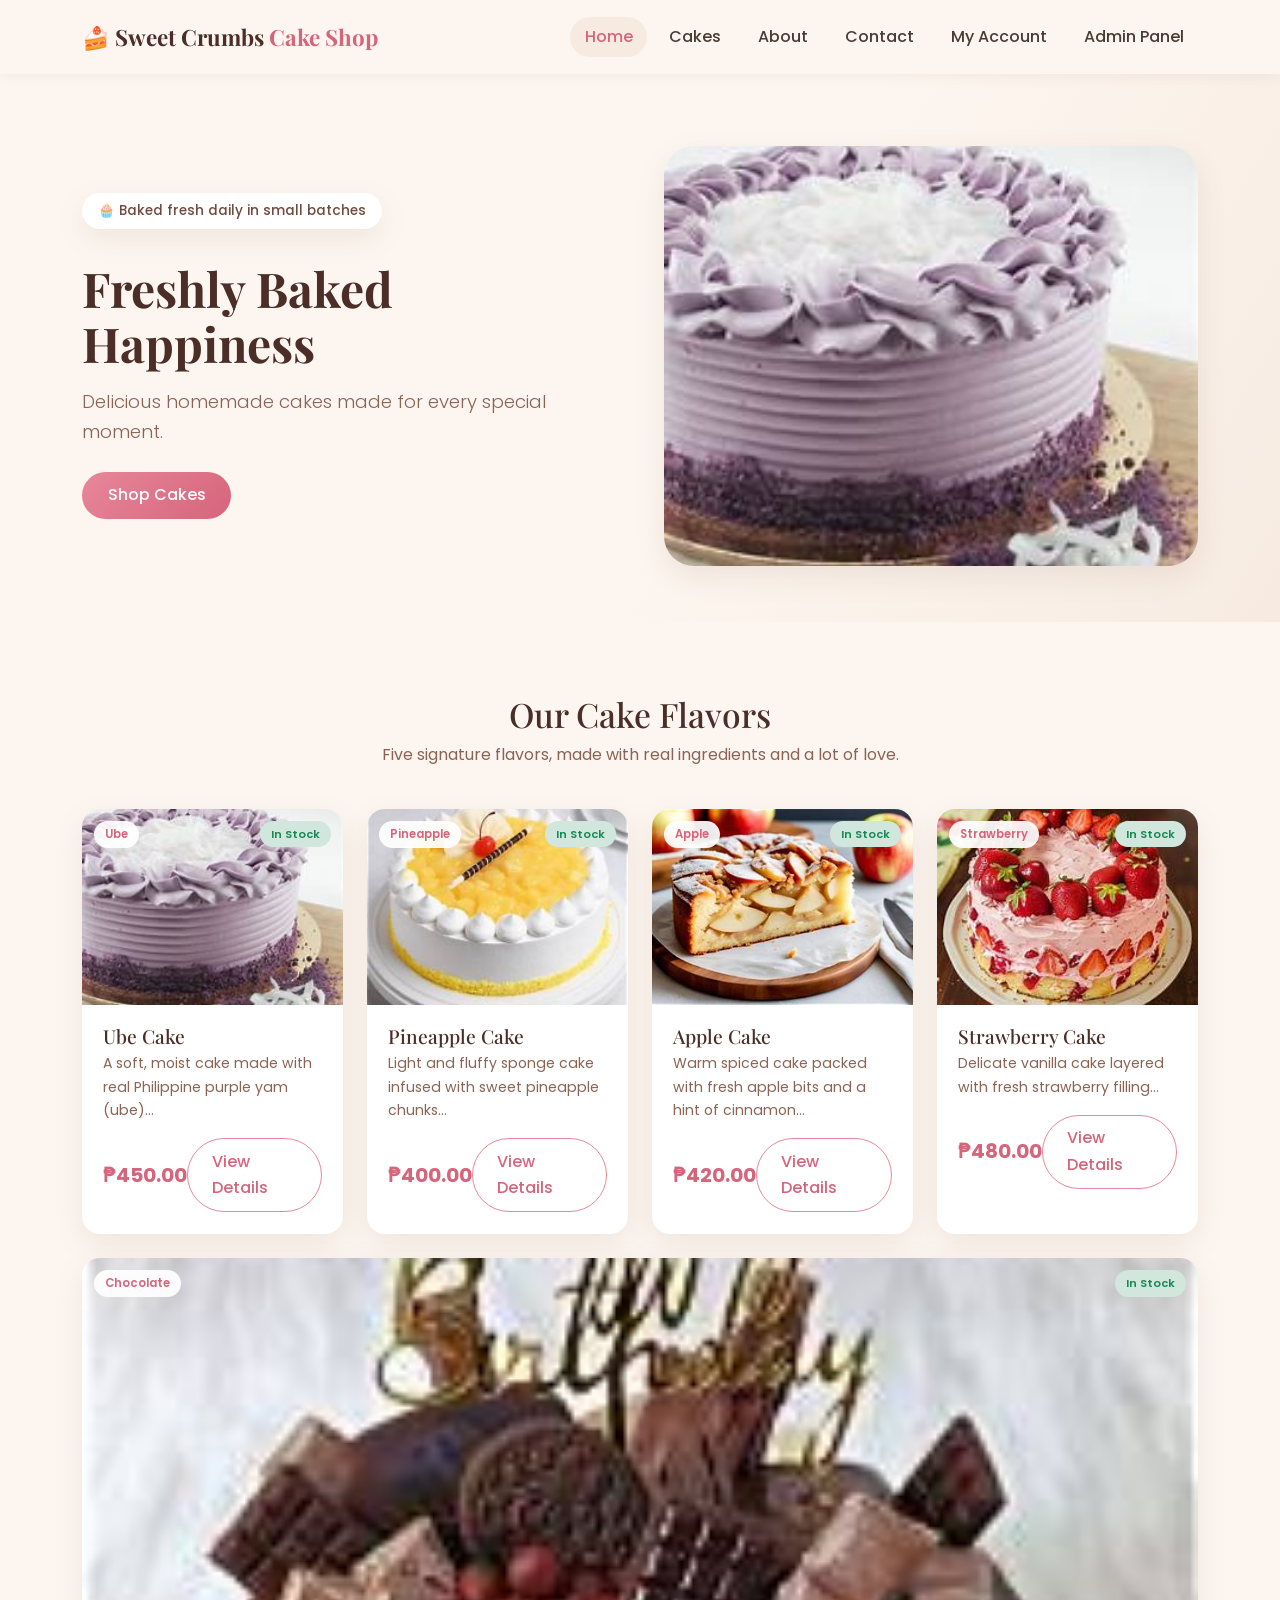
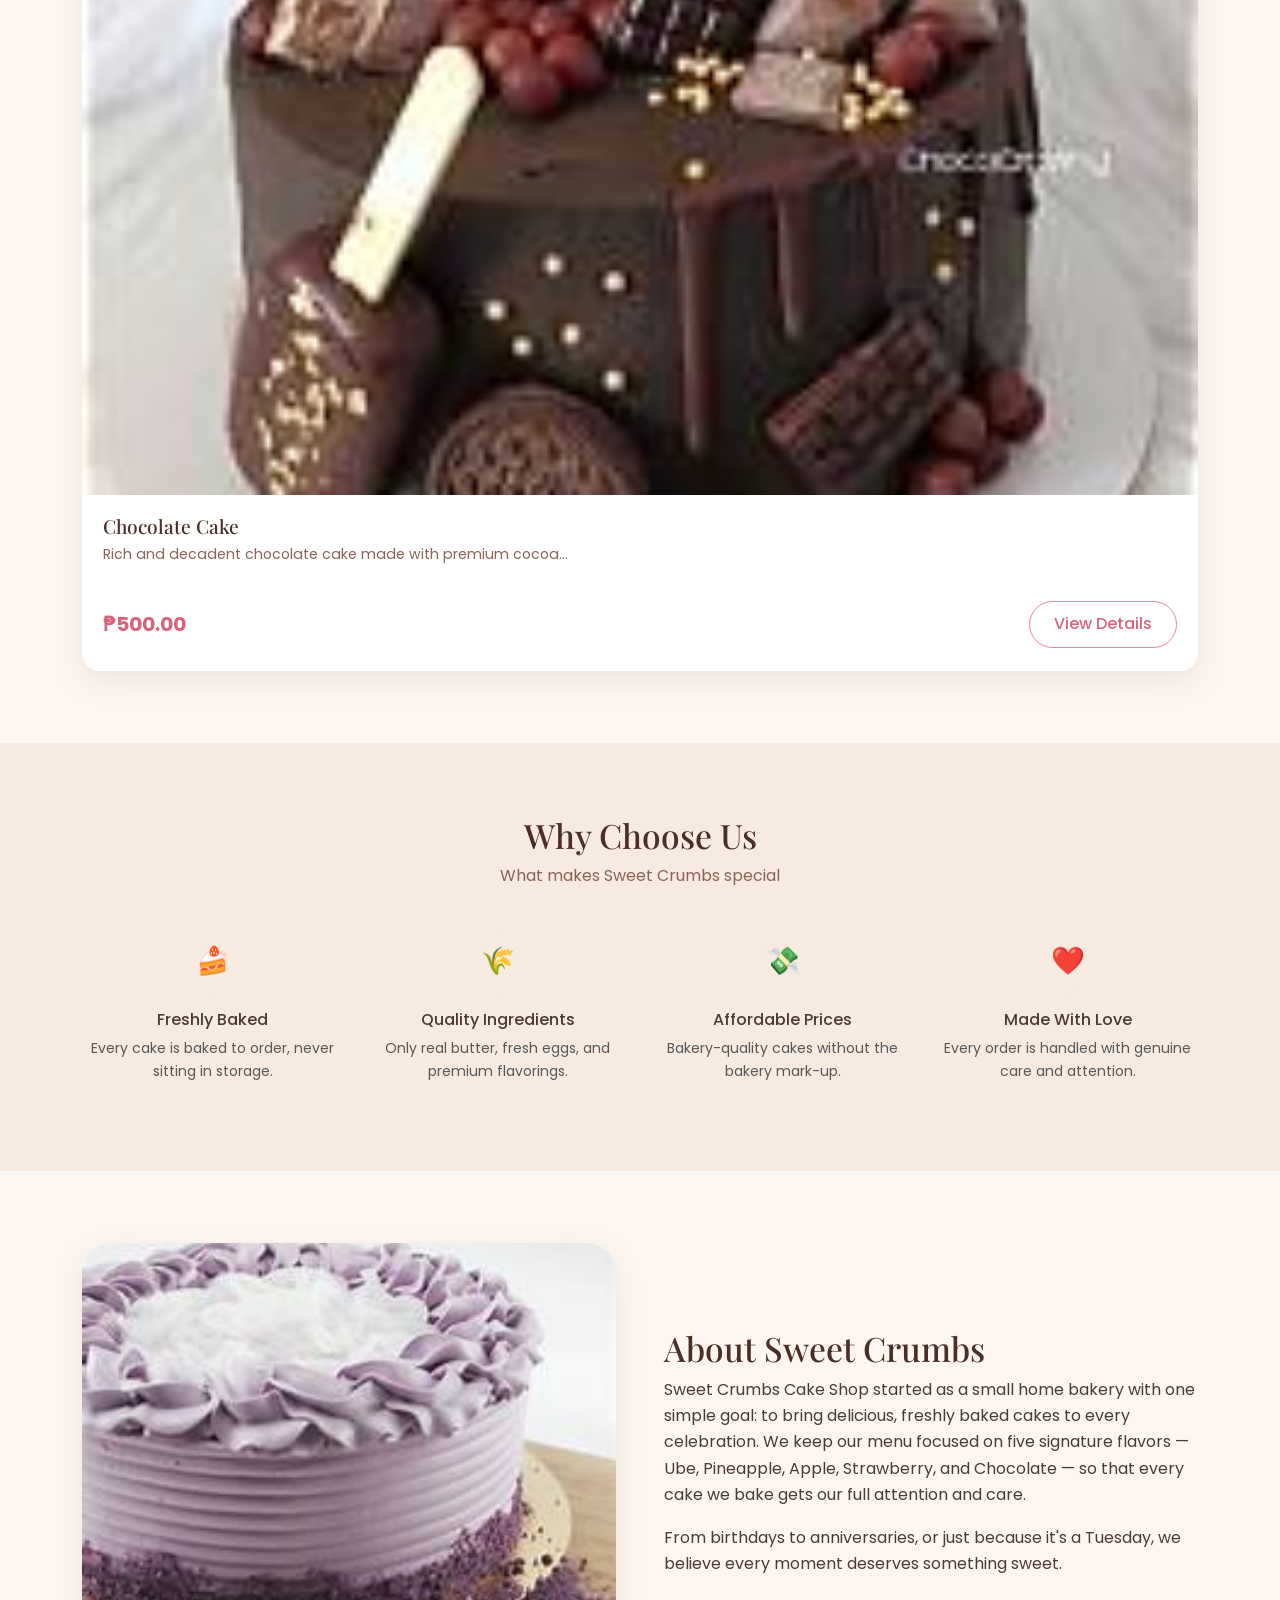
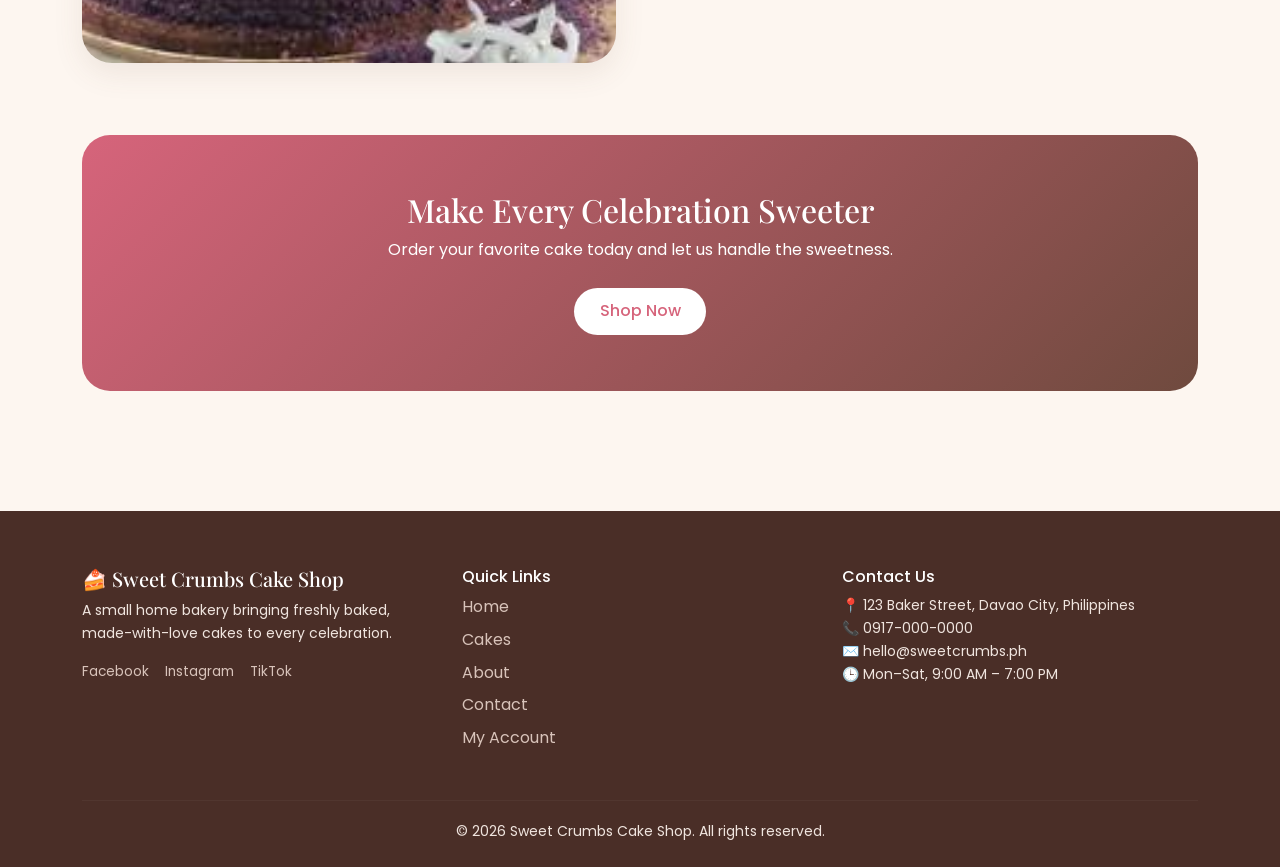
==== commit 42e7b0d3: "Update index.html" ====
--- a/index.html
+++ b/index.html
@@ -23,6 +23,7 @@
         <li class="nav-item"><a class="nav-link" href="#cakes">Cakes</a></li>
         <li class="nav-item"><a class="nav-link" href="#about">About</a></li>
         <li class="nav-item"><a class="nav-link" href="#contact">Contact</a></li>
+        <li class="nav-item"><a class="nav-link" href="customer-dashboard.php">My Account</a></li>
         <li class="nav-item"><a class="nav-link" href="admin-login.html">Admin Panel</a></li>
       </ul>
     </div>
@@ -66,7 +67,7 @@
             <p class="sc-card-desc">A soft, moist cake made with real Philippine purple yam (ube)...</p>
             <div class="d-flex justify-content-between align-items-center mt-3">
               <span class="sc-price">₱450.00</span>
-              <a href="#contact" class="sc-btn-outline btn-sm">View Details</a>
+              <a href="product.html" class="sc-btn-outline btn-sm">View Details</a>
             </div>
           </div>
         </div>
@@ -221,6 +222,7 @@
           <li><a href="#cakes">Cakes</a></li>
           <li><a href="#about">About</a></li>
           <li><a href="#contact">Contact</a></li>
+          <li><a href="customer-dashboard.php">My Account</a></li>
         </ul>
       </div>
       <div class="col-md-4">
